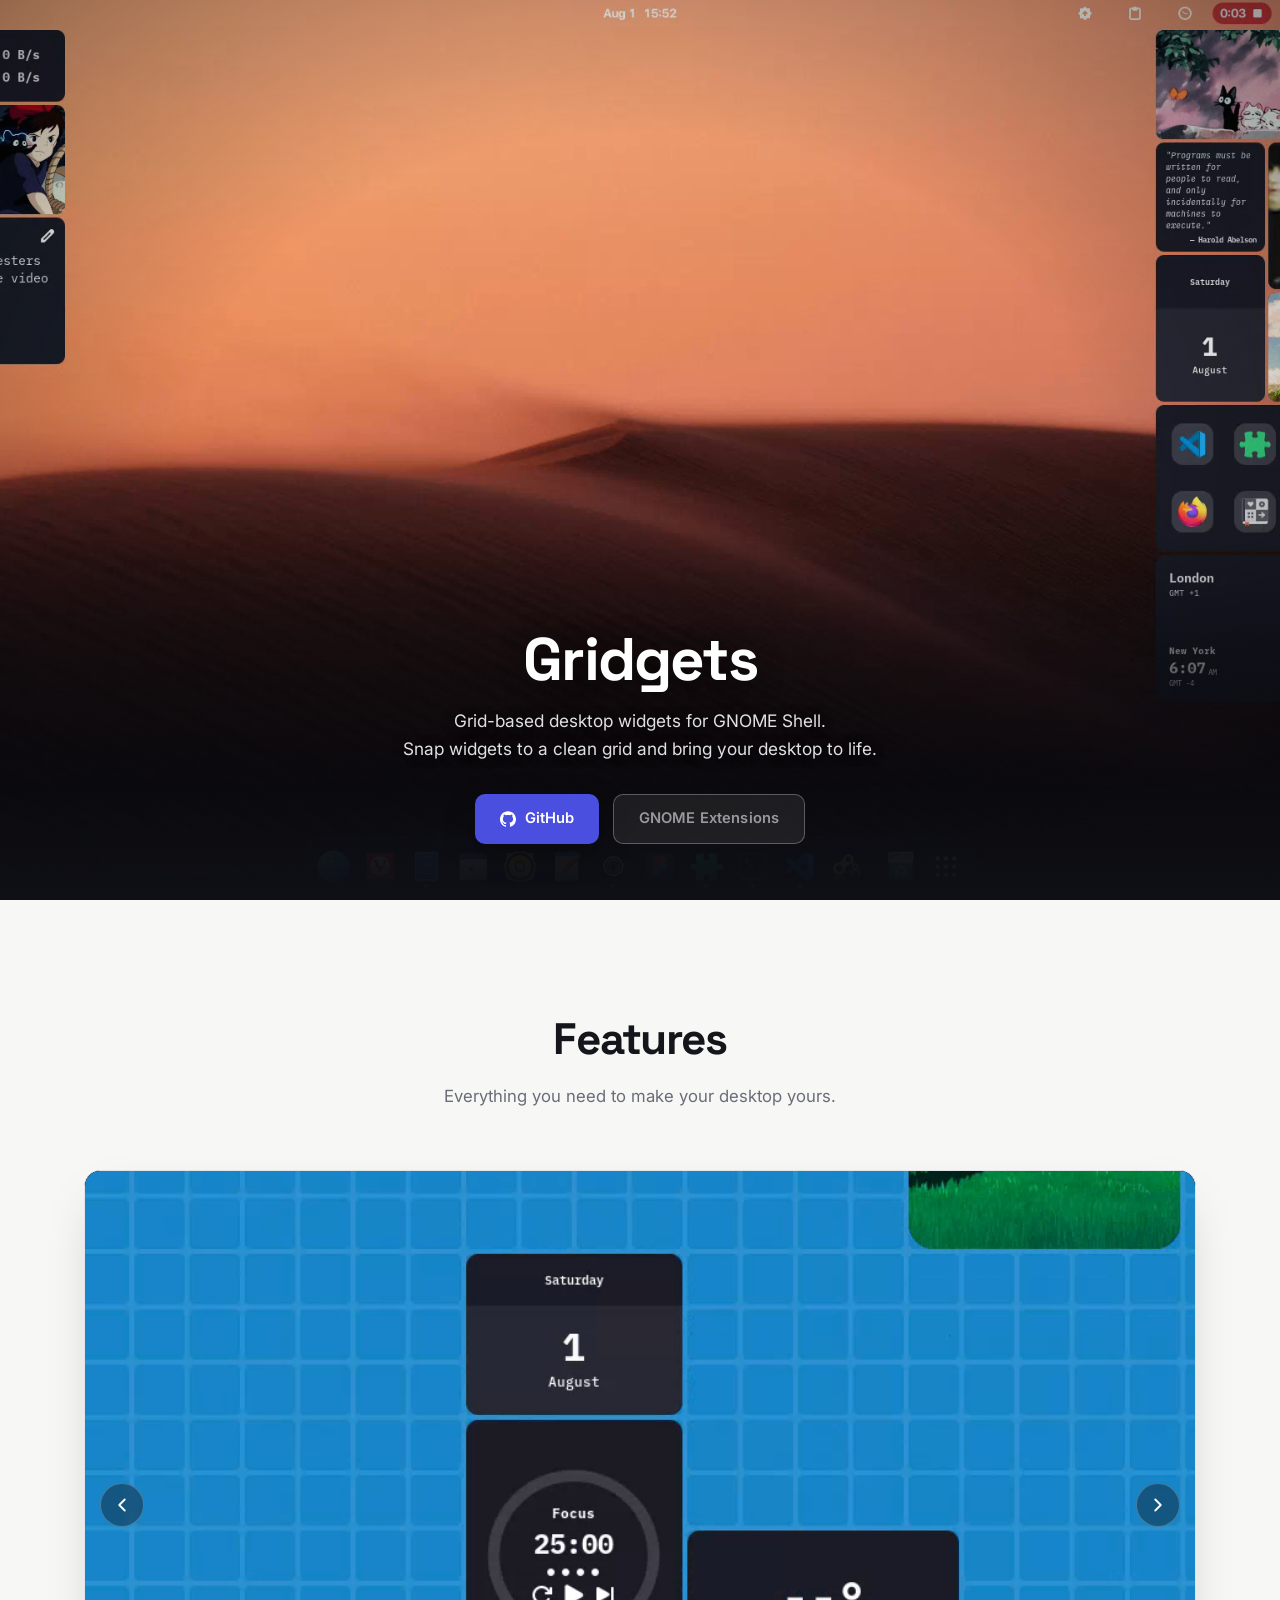
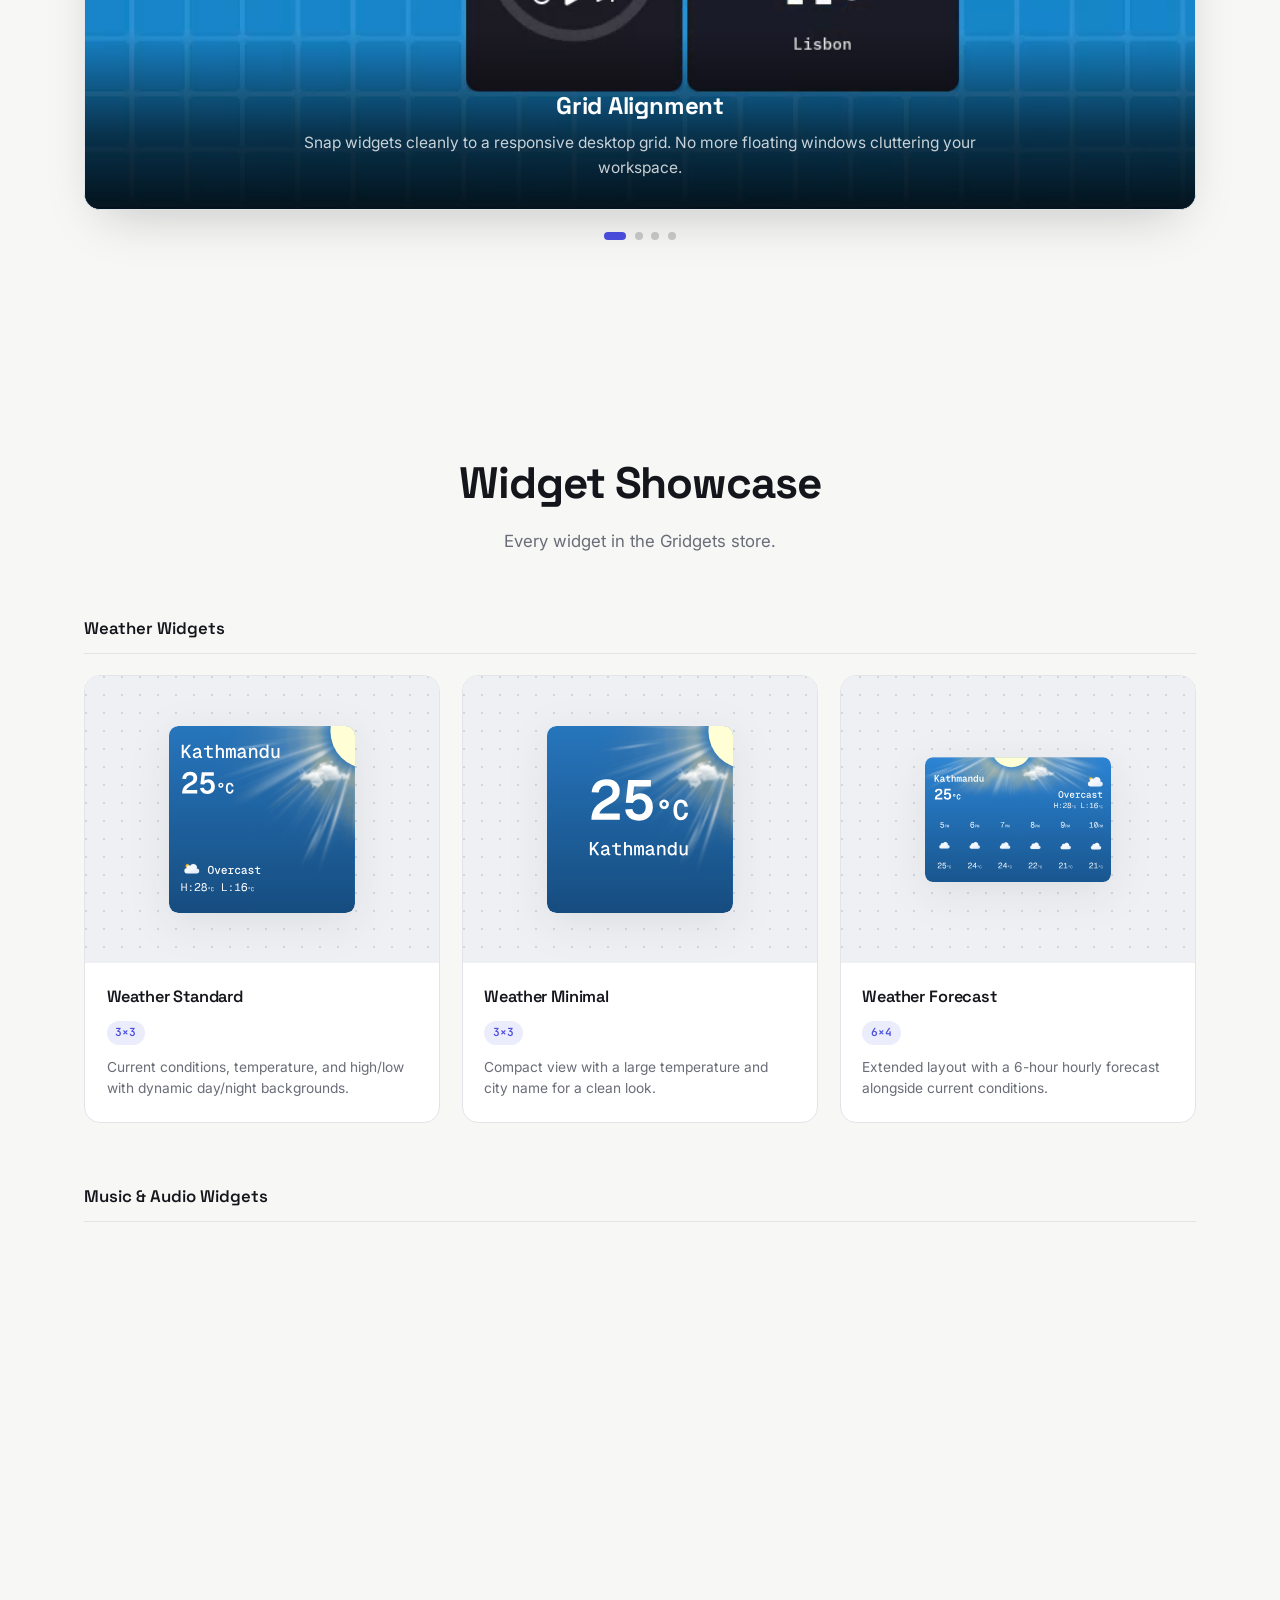
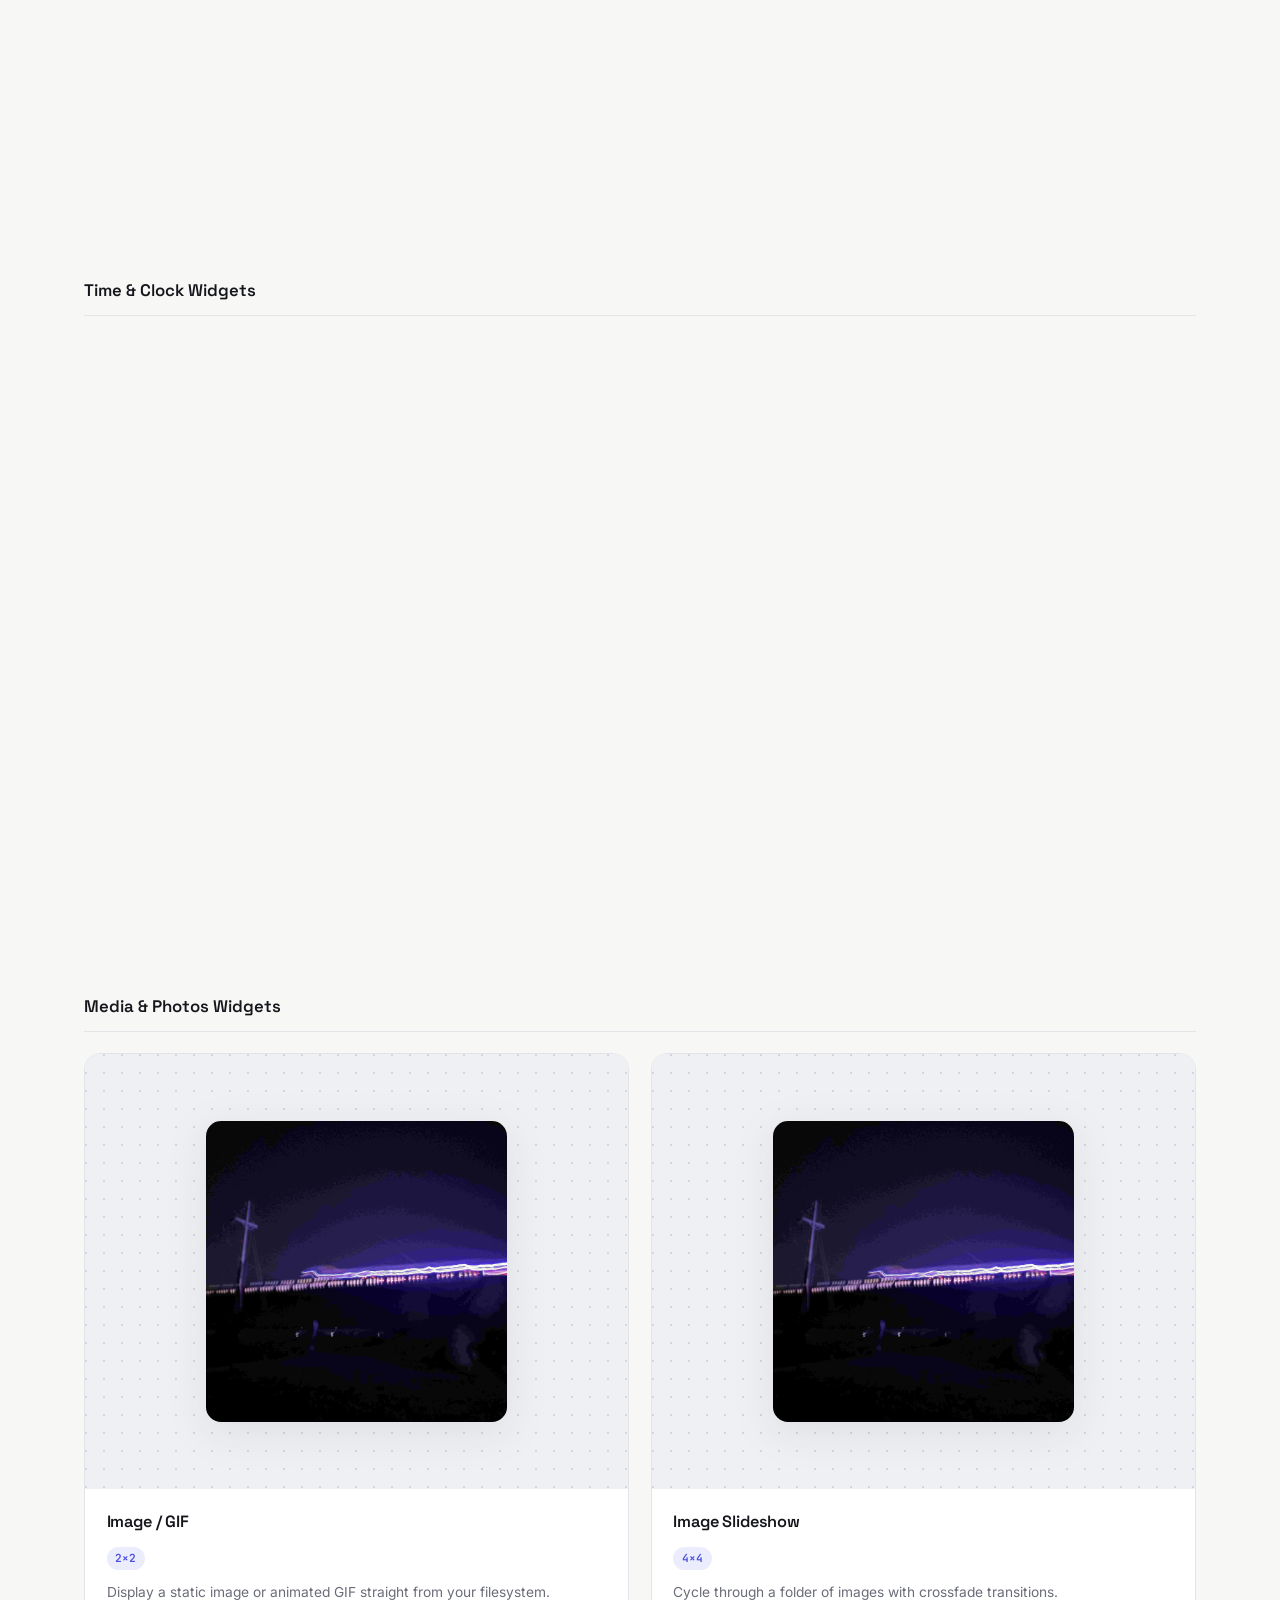
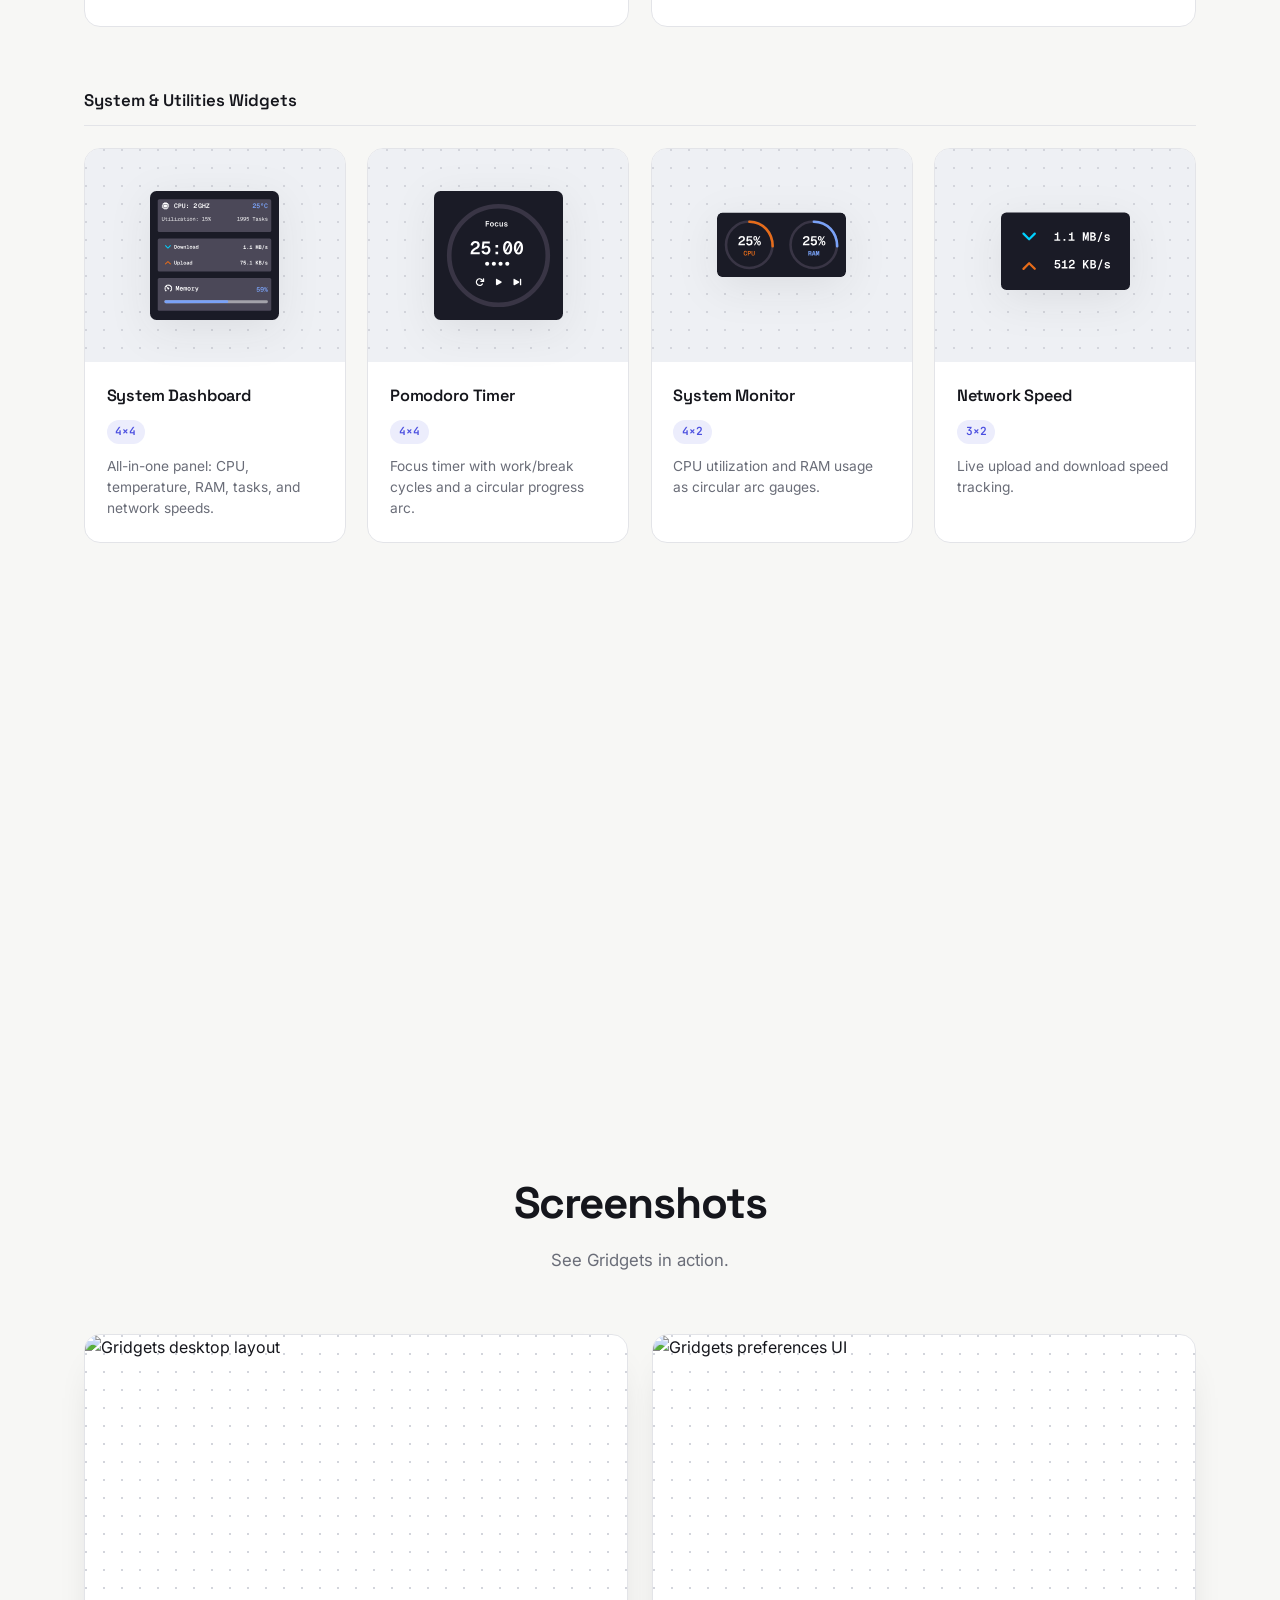
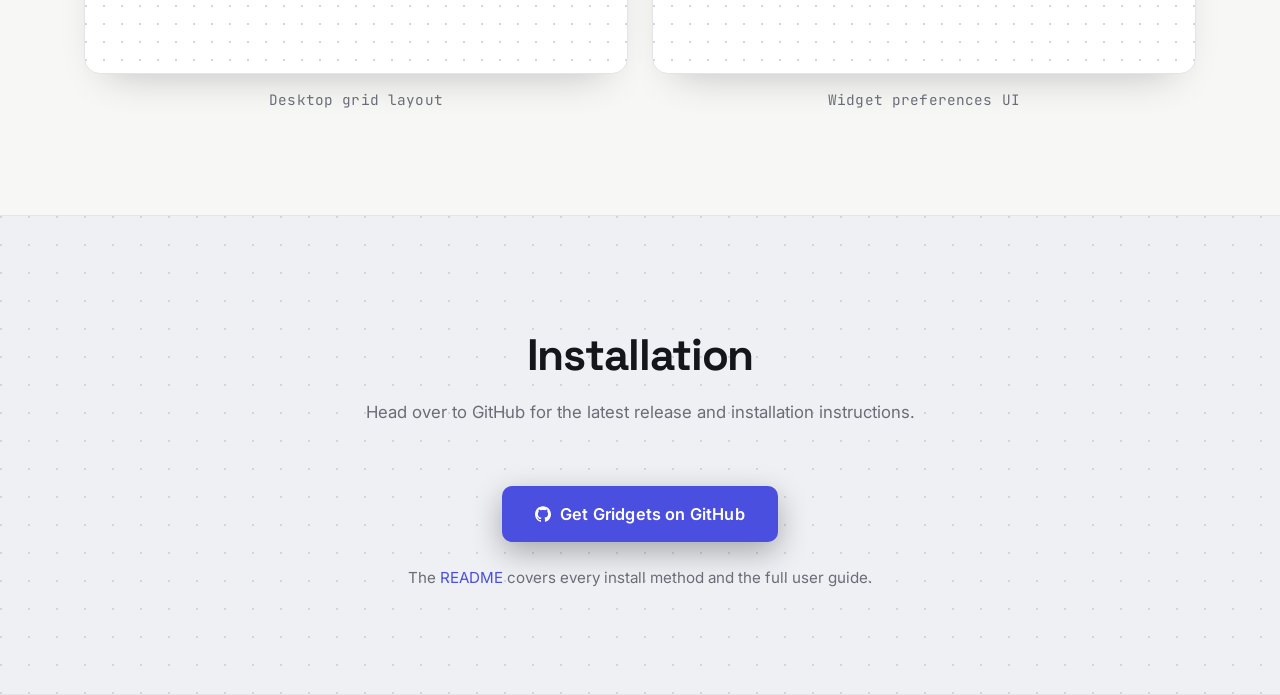
==== docs/index.html @ 06a75f03 "new version, widgets, and settings updated" ====
<!DOCTYPE html>
<html lang="en">
<head>
  <meta charset="UTF-8" />
  <meta name="viewport" content="width=device-width, initial-scale=1.0" />
  <meta name="description" content="Gridgets — a grid-based desktop widget extension for GNOME Shell. Place clocks, weather, monitors and more directly on your desktop." />
  <title>Gridgets — Desktop Widgets for GNOME Shell</title>
  <link rel="preconnect" href="https://fonts.googleapis.com" />
  <link rel="preconnect" href="https://fonts.gstatic.com" crossorigin />
  <link href="https://fonts.googleapis.com/css2?family=Space+Grotesk:wght@500;600;700&family=Inter:wght@400;500;600&family=JetBrains+Mono:wght@400;500;600&display=swap" rel="stylesheet" />
  <link rel="stylesheet" href="style.css" />
</head>
<body>

  <!-- ===== HERO (full-screen looping WebM background, no controls) ===== -->
  <header class="hero">
    <div class="hero-bg" aria-hidden="true">
      <div class="hero-bg-layer"></div>
      <div class="hero-bg-layer"></div>
    </div>
    <div class="hero-vignette"></div>

    <div class="hero-content">
      <h1 class="hero-title">Gridgets</h1>
      <p class="hero-tagline">
        Grid-based desktop widgets for GNOME Shell.<br />
        Snap widgets to a clean grid and bring your desktop to life.
      </p>
      <div class="hero-actions">
        <a class="btn btn-primary" href="https://github.com/rebatnaath/gridgets" target="_blank" rel="noopener noreferrer">
          <svg viewBox="0 0 24 24" width="16" height="16" fill="currentColor" aria-hidden="true">
            <path d="M12 .297c-6.63 0-12 5.373-12 12 0 5.303 3.438 9.8 8.205 11.385.6.113.82-.258.82-.577 0-.285-.01-1.04-.015-2.04-3.338.724-4.042-1.61-4.042-1.61C4.422 18.07 3.633 17.7 3.633 17.7c-1.087-.744.084-.729.084-.729 1.205.084 1.838 1.236 1.838 1.236 1.07 1.835 2.809 1.305 3.495.998.108-.776.417-1.305.76-1.605-2.665-.3-5.466-1.332-5.466-5.93 0-1.31.465-2.38 1.235-3.22-.135-.303-.54-1.523.105-3.176 0 0 1.005-.322 3.3 1.23.96-.267 1.98-.399 3-.405 1.02.006 2.04.138 3 .405 2.28-1.552 3.285-1.23 3.285-1.23.645 1.653.24 2.873.12 3.176.765.84 1.23 1.91 1.23 3.22 0 4.61-2.805 5.625-5.475 5.92.42.36.81 1.096.81 2.22 0 1.606-.015 2.896-.015 3.286 0 .315.21.69.825.57C20.565 22.092 24 17.592 24 12.297c0-6.627-5.373-12-12-12" />
          </svg>
          GitHub
        </a>
        <a class="btn btn-secondary" href="#" aria-disabled="true" tabindex="-1" title="Coming soon to the GNOME Extensions page">
          GNOME Extensions
        </a>
      </div>
    </div>
  </header>

  <!-- ===== CONTENT ===== -->
  <main class="main">

    <!-- ===== FEATURES ===== -->
    <section id="features" class="section">
      <div class="section-head">
        <h2 class="section-title">Features</h2>
        <p class="section-sub">Everything you need to make your desktop yours.</p>
      </div>

      <div class="slider" data-slider>
        <div class="slider-track">
          <!-- Grid Alignment -->
          <div class="slider-slide">
            <div class="slider-media">
              <video src="assets/features/snap-to-grid.webm" muted loop playsinline preload="auto"></video>
            </div>
            <div class="slider-caption">
              <h3>Grid Alignment</h3>
              <p>Snap widgets cleanly to a responsive desktop grid. No more floating windows cluttering your workspace.</p>
            </div>
          </div>

          <!-- Individual Styling -->
          <div class="slider-slide">
            <div class="slider-media">
              <video src="assets/features/individual-settings.webm" muted loop playsinline preload="auto"></video>
            </div>
            <div class="slider-caption">
              <h3>Individual Styling</h3>
              <p>Customize colors, fonts, border radii, and border widths for every single widget to match your setup.</p>
            </div>
          </div>

          <!-- Themes -->
          <div class="slider-slide">
            <div class="slider-media">
              <video src="assets/features/themes.webm" muted loop playsinline preload="auto"></video>
            </div>
            <div class="slider-caption">
              <h3>Themes</h3>
              <p>Switch the look of all your widgets in one click. Pick from curated themes or build your own palette.</p>
            </div>
          </div>

          <!-- Multi Monitor -->
          <div class="slider-slide">
            <div class="slider-media">
              <video src="assets/features/multi-monitor.webm" muted loop playsinline preload="auto"></video>
            </div>
            <div class="slider-caption">
              <h3>Multi Monitor Settings</h3>
              <p>Place widgets across every display. The grid adapts per monitor so your layout stays consistent on any screen.</p>
            </div>
          </div>
        </div>

        <button class="slider-arrow slider-prev" type="button" aria-label="Previous feature">
          <svg viewBox="0 0 24 24" width="22" height="22" fill="none" stroke="currentColor" stroke-width="2" stroke-linecap="round" stroke-linejoin="round" aria-hidden="true"><path d="M15 18l-6-6 6-6" /></svg>
        </button>
        <button class="slider-arrow slider-next" type="button" aria-label="Next feature">
          <svg viewBox="0 0 24 24" width="22" height="22" fill="none" stroke="currentColor" stroke-width="2" stroke-linecap="round" stroke-linejoin="round" aria-hidden="true"><path d="M9 6l6 6-6 6" /></svg>
        </button>
        <div class="slider-dots" role="tablist" aria-label="Feature slides"></div>
      </div>
    </section>

    <!-- ===== SHOWCASE ===== -->
    <section id="showcase" class="section">
      <div class="section-head">
        <h2 class="section-title">Widget Showcase</h2>
        <p class="section-sub">Every widget in the Gridgets store.</p>
      </div>

      <div class="showcase-category">
        <h3>Weather Widgets</h3>
        <div class="widget-grid">
          <article class="widget-card">
            <div class="widget-card-media"><img src="assets/thumbnails/weathers/weather-standard.svg" alt="Weather Standard" loading="lazy" /></div>
            <div class="widget-card-body">
              <h4>Weather Standard</h4>
              <span class="grid-size">3×3</span>
              <p>Current conditions, temperature, and high/low with dynamic day/night backgrounds.</p>
            </div>
          </article>
          <article class="widget-card">
            <div class="widget-card-media"><img src="assets/thumbnails/weathers/weather-minimal.svg" alt="Weather Minimal" loading="lazy" /></div>
            <div class="widget-card-body">
              <h4>Weather Minimal</h4>
              <span class="grid-size">3×3</span>
              <p>Compact view with a large temperature and city name for a clean look.</p>
            </div>
          </article>
          <article class="widget-card">
            <div class="widget-card-media"><img src="assets/thumbnails/weathers/weather-forecast.svg" alt="Weather Forecast" loading="lazy" /></div>
            <div class="widget-card-body">
              <h4>Weather Forecast</h4>
              <span class="grid-size">6×4</span>
              <p>Extended layout with a 6-hour hourly forecast alongside current conditions.</p>
            </div>
          </article>
        </div>
      </div>

      <div class="showcase-category">
        <h3>Music &amp; Audio Widgets</h3>
        <div class="widget-grid">
          <article class="widget-card">
            <div class="widget-card-media"><img src="assets/thumbnails/music/music-small.svg" alt="Music Player" loading="lazy" /></div>
            <div class="widget-card-body">
              <h4>Music Player</h4>
              <span class="grid-size">4×4</span>
              <p>Square layout with album art and playback controls for MPRIS players.</p>
            </div>
          </article>
          <article class="widget-card">
            <div class="widget-card-media"><img src="assets/thumbnails/music/music-large.svg" alt="Music Player (Wide)" loading="lazy" /></div>
            <div class="widget-card-body">
              <h4>Music Player (Wide)</h4>
              <span class="grid-size">8×4</span>
              <p>Two-panel layout with album art, track info, and playback controls.</p>
            </div>
          </article>
        </div>
      </div>

      <div class="showcase-category">
        <h3>Time &amp; Clock Widgets</h3>
        <div class="widget-grid">
          <article class="widget-card">
            <div class="widget-card-media"><img src="assets/thumbnails/date-and-time/date-and-time.svg" alt="Time &amp; Date" loading="lazy" /></div>
            <div class="widget-card-body">
              <h4>Time &amp; Date</h4>
              <span class="grid-size">3×2</span>
              <p>Digital clock with the current date; supports 12h/24h formats.</p>
            </div>
          </article>
          <article class="widget-card">
            <div class="widget-card-media"><img src="assets/thumbnails/date-and-time/world-clock.svg" alt="World Clock" loading="lazy" /></div>
            <div class="widget-card-body">
              <h4>World Clock</h4>
              <span class="grid-size">4×4</span>
              <p>Multi-city clock with up to three timezones — one large primary, two secondary.</p>
            </div>
          </article>
        </div>
      </div>

      <div class="showcase-category">
        <h3>Media &amp; Photos Widgets</h3>
        <div class="widget-grid">
          <article class="widget-card">
            <div class="widget-card-media"><img src="assets/thumbnails/images/image-and-slideshow.svg" alt="Image / GIF" loading="lazy" /></div>
            <div class="widget-card-body">
              <h4>Image / GIF</h4>
              <span class="grid-size">2×2</span>
              <p>Display a static image or animated GIF straight from your filesystem.</p>
            </div>
          </article>
          <article class="widget-card">
            <div class="widget-card-media"><img src="assets/thumbnails/images/image-and-slideshow.svg" alt="Image Slideshow" loading="lazy" /></div>
            <div class="widget-card-body">
              <h4>Image Slideshow</h4>
              <span class="grid-size">4×4</span>
              <p>Cycle through a folder of images with crossfade transitions.</p>
            </div>
          </article>
        </div>
      </div>

      <div class="showcase-category">
        <h3>System &amp; Utilities Widgets</h3>
        <div class="widget-grid">
          <article class="widget-card">
            <div class="widget-card-media"><img src="assets/thumbnails/system-utils/system-dashboard.svg" alt="System Dashboard" loading="lazy" /></div>
            <div class="widget-card-body">
              <h4>System Dashboard</h4>
              <span class="grid-size">4×4</span>
              <p>All-in-one panel: CPU, temperature, RAM, tasks, and network speeds.</p>
            </div>
          </article>
          <article class="widget-card">
            <div class="widget-card-media"><img src="assets/thumbnails/pomodoro/pomodoro.svg" alt="Pomodoro Timer" loading="lazy" /></div>
            <div class="widget-card-body">
              <h4>Pomodoro Timer</h4>
              <span class="grid-size">4×4</span>
              <p>Focus timer with work/break cycles and a circular progress arc.</p>
            </div>
          </article>
          <article class="widget-card">
            <div class="widget-card-media"><img src="assets/thumbnails/system-utils/system-monitor.svg" alt="System Monitor" loading="lazy" /></div>
            <div class="widget-card-body">
              <h4>System Monitor</h4>
              <span class="grid-size">4×2</span>
              <p>CPU utilization and RAM usage as circular arc gauges.</p>
            </div>
          </article>
          <article class="widget-card">
            <div class="widget-card-media"><img src="assets/thumbnails/system-utils/network-speed.svg" alt="Network Speed" loading="lazy" /></div>
            <div class="widget-card-body">
              <h4>Network Speed</h4>
              <span class="grid-size">3×2</span>
              <p>Live upload and download speed tracking.</p>
            </div>
          </article>
          <article class="widget-card">
            <div class="widget-card-media"><img src="assets/thumbnails/quick-notes/quick-notes.svg" alt="Quick Notes" loading="lazy" /></div>
            <div class="widget-card-body">
              <h4>Quick Notes</h4>
              <span class="grid-size">4×4</span>
              <p>Markdown sticky note with formatting and auto-save on every keystroke.</p>
            </div>
          </article>
          <article class="widget-card">
            <div class="widget-card-media"><img src="assets/thumbnails/clipboard/clipboard.svg" alt="Clipboard History" loading="lazy" /></div>
            <div class="widget-card-body">
              <h4>Clipboard History</h4>
              <span class="grid-size">4×4</span>
              <p>Remembers your last 10 clipboard entries — click to recopy.</p>
            </div>
          </article>
          <article class="widget-card">
            <div class="widget-card-media"><img src="assets/thumbnails/commands/commands.svg" alt="Command Launcher" loading="lazy" /></div>
            <div class="widget-card-body">
              <h4>Command Launcher</h4>
              <span class="grid-size">2×2</span>
              <p>Desktop shortcut to run any bash command or script.</p>
            </div>
          </article>
        </div>
      </div>
    </section>

    <!-- ===== SCREENSHOTS ===== -->
    <section id="screenshots" class="section">
      <div class="section-head">
        <h2 class="section-title">Screenshots</h2>
        <p class="section-sub">See Gridgets in action.</p>
      </div>
      <div class="shots">
        <figure class="shot">
          <div class="shot-frame">
            <img src="https://github.com/rebatnaath/gridgets/raw/main/assets/github/desktop.png" alt="Gridgets desktop layout" loading="lazy" />
          </div>
          <figcaption>Desktop grid layout</figcaption>
        </figure>
        <figure class="shot">
          <div class="shot-frame">
            <img src="https://github.com/rebatnaath/gridgets/raw/main/assets/github/screenshot.png" alt="Gridgets preferences UI" loading="lazy" />
          </div>
          <figcaption>Widget preferences UI</figcaption>
        </figure>
      </div>
    </section>

    <!-- ===== INSTALLATION ===== -->
    <section id="installation" class="section section-alt">
      <div class="section-head">
        <h2 class="section-title">Installation</h2>
        <p class="section-sub">Head over to GitHub for the latest release and installation instructions.</p>
      </div>
      <div class="install-cta">
        <a class="btn btn-primary" href="https://github.com/rebatnaath/gridgets/releases" target="_blank" rel="noopener noreferrer">
          <svg viewBox="0 0 24 24" width="16" height="16" fill="currentColor" aria-hidden="true">
            <path d="M12 .297c-6.63 0-12 5.373-12 12 0 5.303 3.438 9.8 8.205 11.385.6.113.82-.258.82-.577 0-.285-.01-1.04-.015-2.04-3.338.724-4.042-1.61-4.042-1.61C4.422 18.07 3.633 17.7 3.633 17.7c-1.087-.744.084-.729.084-.729 1.205.084 1.838 1.236 1.838 1.236 1.07 1.835 2.809 1.305 3.495.998.108-.776.417-1.305.76-1.605-2.665-.3-5.466-1.332-5.466-5.93 0-1.31.465-2.38 1.235-3.22-.135-.303-.54-1.523.105-3.176 0 0 1.005-.322 3.3 1.23.96-.267 1.98-.399 3-.405 1.02.006 2.04.138 3 .405 2.28-1.552 3.285-1.23 3.285-1.23.645 1.653.24 2.873.12 3.176.765.84 1.23 1.91 1.23 3.22 0 4.61-2.805 5.625-5.475 5.92.42.36.81 1.096.81 2.22 0 1.606-.015 2.896-.015 3.286 0 .315.21.69.825.57C20.565 22.092 24 17.592 24 12.297c0-6.627-5.373-12-12-12" />
          </svg>
          Get Gridgets on GitHub
        </a>
        <p class="install-note">The <a href="https://github.com/rebatnaath/gridgets/blob/main/README.md" target="_blank" rel="noopener noreferrer">README</a> covers every install method and the full user guide.</p>
      </div>
    </section>
  </main>

  <script src="script.js"></script>
</body>
</html>
---- docs/style.css ----
:root {
  /* static palette */
  --c-bg: #f7f7f5;
  --c-bg-alt: #eef0f4;
  --c-panel: #ffffff;
  --c-code: #0f1016;
  --c-border: #e3e4e8;
  --c-border-strong: #d3d5dc;
  --c-text: #15161c;
  --c-muted: #6a6d78;
  --c-accent: #4b4fe0;
  --c-accent-soft: #ecedfc;
  --c-on-accent: #ffffff;

  --radius: 16px;
  --radius-sm: 10px;
  --maxw: 1160px;

  --font-display: 'Space Grotesk', 'Inter', system-ui, sans-serif;
  --font-body: 'Inter', system-ui, -apple-system, sans-serif;
  --font-mono: 'JetBrains Mono', ui-monospace, monospace;
}

* {
  margin: 0;
  padding: 0;
  box-sizing: border-box;
}

html {
  scroll-behavior: smooth;
}

body {
  font-family: var(--font-body);
  background: var(--c-bg);
  color: var(--c-text);
  line-height: 1.6;
  -webkit-font-smoothing: antialiased;
}

a {
  color: var(--c-accent);
  text-decoration: none;
}

a:hover {
  text-decoration: underline;
}

img {
  max-width: 100%;
  display: block;
}

:focus-visible {
  outline: 2px solid var(--c-accent);
  outline-offset: 3px;
}

/* ===== HERO (full-screen WebM background) ===== */
.hero {
  position: relative;
  display: flex;
  flex-direction: column;
  justify-content: flex-end;
  width: 100%;
  height: 100vh;
  height: 100svh;
  overflow: hidden;
  background: #0f1016;
}

.hero-bg {
  position: absolute;
  inset: 0;
  z-index: 0;
}

.hero-bg-layer {
  position: absolute;
  inset: 0;
  opacity: 0;
  transition: opacity 1.1s ease;
}

.hero-bg-layer.is-active {
  opacity: 1;
}

.hero-bg-layer video {
  width: 100%;
  height: 100%;
  object-fit: cover;
  object-position: center;
}

.hero-vignette {
  position: absolute;
  inset: 0;
  z-index: 1;
  background: radial-gradient(ellipse at center, transparent 50%, rgba(8, 9, 14, 0.4) 100%);
}

/* ===== HERO CONTENT ===== */
.hero-content {
  position: relative;
  z-index: 2;
  width: 100%;
  text-align: center;
  padding: 6rem 1.5rem 3.5rem;
  background: linear-gradient(
    to bottom,
    rgba(8, 9, 14, 0) 0%,
    rgba(8, 9, 14, 0.5) 32%,
    rgba(8, 9, 14, 0.86) 68%,
    #0f1016 100%
  );
}

.hero-title {
  font-family: var(--font-display);
  font-size: clamp(2.4rem, 6vw, 3.75rem);
  font-weight: 700;
  letter-spacing: -0.03em;
  line-height: 1.05;
  color: #fff;
  text-shadow: 0 2px 24px rgba(0, 0, 0, 0.5);
}

.hero-tagline {
  margin: 1rem auto 2rem;
  max-width: 30rem;
  font-size: clamp(0.92rem, 2vw, 1.08rem);
  color: rgba(255, 255, 255, 0.88);
  text-shadow: 0 1px 12px rgba(0, 0, 0, 0.55);
}

/* Buttons */
.hero-actions {
  display: flex;
  flex-wrap: wrap;
  gap: 0.85rem;
  justify-content: center;
}

.btn {
  display: inline-flex;
  align-items: center;
  gap: 0.55rem;
  padding: 0.75rem 1.55rem;
  border-radius: 10px;
  font-size: 0.92rem;
  font-weight: 600;
  letter-spacing: 0.01em;
  transition: transform 0.18s ease, box-shadow 0.18s ease, background 0.18s ease, border-color 0.18s ease;
}

.btn:hover {
  text-decoration: none;
  transform: translateY(-2px);
}

.btn-primary {
  background: var(--c-accent);
  color: var(--c-on-accent);
  box-shadow: 0 10px 30px rgba(0, 0, 0, 0.3);
}

.btn-primary:hover {
  box-shadow: 0 14px 36px rgba(0, 0, 0, 0.38);
}

.btn-secondary {
  background: rgba(255, 255, 255, 0.08);
  border: 1px solid rgba(255, 255, 255, 0.28);
  color: rgba(255, 255, 255, 0.55);
  cursor: not-allowed;
  backdrop-filter: blur(8px);
}

.btn-secondary:hover {
  transform: none;
  box-shadow: none;
}

/* ===== SECTIONS ===== */
.main {
  position: relative;
  z-index: 1;
}

.section {
  padding: 6.5rem 1.5rem;
  max-width: var(--maxw);
  margin: 0 auto;
}

.section-alt {
  max-width: none;
  background:
    radial-gradient(circle at 1px 1px, var(--c-border-strong) 1px, transparent 0) 0 0 / 28px 28px,
    var(--c-bg-alt);
  border-top: 1px solid var(--c-border);
  border-bottom: 1px solid var(--c-border);
}

.section-alt > * {
  max-width: var(--maxw);
  margin-left: auto;
  margin-right: auto;
}

.section-head {
  text-align: center;
  margin-bottom: 3.75rem;
}

.section-title {
  font-family: var(--font-display);
  font-size: clamp(1.9rem, 5vw, 2.75rem);
  font-weight: 700;
  letter-spacing: -0.025em;
  margin-bottom: 0.55rem;
}

.section-sub {
  color: var(--c-muted);
  font-size: 1.05rem;
}

/* Feature slider */
.slider {
  position: relative;
}

.slider-track {
  position: relative;
  height: min(72vh, 640px);
  border-radius: var(--radius);
  overflow: hidden;
  border: 1px solid var(--c-border);
  background: #0b0c10;
  box-shadow: 0 20px 50px -20px rgba(20, 22, 30, 0.25);
}

.slider-slide {
  position: absolute;
  inset: 0;
  opacity: 0;
  visibility: hidden;
  transition: opacity 0.6s ease, visibility 0.6s ease;
}

.slider-slide.is-active {
  opacity: 1;
  visibility: visible;
}

.slider-media {
  position: absolute;
  inset: 0;
}

.slider-media video {
  width: 100%;
  height: 100%;
  object-fit: cover;
  background: #0b0c10;
}

.slider-caption {
  position: absolute;
  left: 0;
  right: 0;
  bottom: 0;
  padding: 3.5rem 2rem 1.75rem;
  text-align: center;
  background: linear-gradient(to bottom, rgba(0, 0, 0, 0) 0%, rgba(0, 0, 0, 0.62) 58%, rgba(0, 0, 0, 0.86) 100%);
}

.slider-caption h3 {
  font-family: var(--font-display);
  font-size: 1.5rem;
  font-weight: 700;
  letter-spacing: -0.01em;
  margin-bottom: 0.4rem;
  color: #fff;
}

.slider-caption p {
  max-width: 42rem;
  margin: 0 auto;
  color: rgba(255, 255, 255, 0.78);
  font-size: 0.97rem;
}

/* Slider arrows */
.slider-arrow {
  position: absolute;
  top: 50%;
  transform: translateY(-50%);
  z-index: 3;
  width: 44px;
  height: 44px;
  display: grid;
  place-items: center;
  border: 1px solid rgba(255, 255, 255, 0.22);
  border-radius: 50%;
  background: rgba(15, 16, 22, 0.4);
  color: #fff;
  cursor: pointer;
  backdrop-filter: blur(6px);
  transition: background 0.18s ease, transform 0.18s ease;
}

.slider-arrow:hover {
  background: rgba(15, 16, 22, 0.72);
}

.slider-prev {
  left: 1rem;
}

.slider-next {
  right: 1rem;
}

.slider-arrow:active {
  transform: translateY(-50%) scale(0.94);
}

/* Slider dots */
.slider-dots {
  display: flex;
  justify-content: center;
  gap: 0.55rem;
  margin-top: 1.4rem;
}

.slider-dot {
  width: 8px;
  height: 8px;
  border-radius: 999px;
  border: none;
  padding: 0;
  background: color-mix(in srgb, var(--c-text) 20%, transparent);
  cursor: pointer;
  transition: background 0.2s ease, width 0.2s ease;
}

.slider-dot:hover {
  background: color-mix(in srgb, var(--c-text) 40%, transparent);
}

.slider-dot.is-active {
  width: 22px;
  background: var(--c-accent);
}

/* Showcase */
.showcase-category + .showcase-category {
  margin-top: 3.75rem;
}

.showcase-category > h3 {
  font-family: var(--font-display);
  font-size: 1.05rem;
  font-weight: 600;
  color: var(--c-text);
  margin-bottom: 1.35rem;
  padding-bottom: 0.7rem;
  border-bottom: 1px solid var(--c-border);
}

.widget-grid {
  display: grid;
  grid-template-columns: repeat(auto-fit, minmax(220px, 1fr));
  gap: 1.35rem;
}

.widget-card {
  background: var(--c-panel);
  border: 1px solid var(--c-border);
  border-radius: var(--radius);
  overflow: hidden;
  transition: transform 0.22s ease, border-color 0.22s ease, box-shadow 0.22s ease;
}

.widget-card:hover {
  transform: translateY(-4px);
  border-color: color-mix(in srgb, var(--c-accent) 40%, var(--c-border));
  box-shadow: 0 18px 34px -18px rgba(75, 79, 224, 0.35);
}

/* Signature texture: a faint dot-grid, echoing the product's own grid,
   used consistently as the widget "stage" behind every thumbnail. */
.widget-card-media {
  aspect-ratio: 16 / 10;
  display: grid;
  place-items: center;
  padding: 1.5rem;
  background:
    radial-gradient(circle at 1px 1px, var(--c-border-strong) 1px, transparent 0) 0 0 / 18px 18px,
    var(--c-bg-alt);
}

.widget-card-media img {
  max-width: 78%;
  max-height: 78%;
  object-fit: contain;
  filter: drop-shadow(0 10px 20px rgba(20, 22, 30, 0.08));
}

.widget-card-body {
  padding: 1.3rem 1.35rem 1.4rem;
}

.widget-card-body h4 {
  font-family: var(--font-display);
  font-weight: 600;
  font-size: 1.02rem;
  margin-bottom: 0.5rem;
  letter-spacing: -0.01em;
}

.widget-card-body p {
  color: var(--c-muted);
  font-size: 0.86rem;
  line-height: 1.55;
}

.grid-size {
  display: inline-block;
  font-family: var(--font-mono);
  font-size: 0.7rem;
  font-weight: 600;
  color: var(--c-accent);
  background: var(--c-accent-soft);
  padding: 0.18rem 0.55rem;
  border-radius: 999px;
  margin-bottom: 0.75rem;
}

/* Screenshots */
.shots {
  display: grid;
  grid-template-columns: repeat(auto-fit, minmax(320px, 1fr));
  gap: 1.5rem;
}

.shot-frame {
  border: 1px solid var(--c-border);
  border-radius: var(--radius);
  overflow: hidden;
  background:
    radial-gradient(circle at 1px 1px, var(--c-border-strong) 1px, transparent 0) 0 0 / 18px 18px,
    var(--c-panel);
  aspect-ratio: 16 / 10;
  box-shadow: 0 20px 40px -24px rgba(20, 22, 30, 0.3);
}

.shot-frame img {
  width: 100%;
  height: 100%;
  object-fit: cover;
}

.shot figcaption {
  margin-top: 0.85rem;
  color: var(--c-muted);
  font-size: 0.9rem;
  text-align: center;
  font-family: var(--font-mono);
  letter-spacing: 0.01em;
}

/* Installation */
.install-cta {
  display: flex;
  flex-direction: column;
  align-items: center;
  gap: 1.5rem;
  text-align: center;
}

.install-cta .btn {
  font-size: 1.02rem;
  padding: 0.95rem 2.1rem;
}

.install-note {
  color: var(--c-muted);
  font-size: 0.95rem;
}

/* Reveal on scroll */
.reveal {
  opacity: 0;
  transform: translateY(24px);
  transition: opacity 0.6s ease, transform 0.6s ease;
}

.reveal.visible {
  opacity: 1;
  transform: none;
}

@media (max-width: 640px) {
  .section {
    padding: 4.5rem 1.25rem;
  }
  .slider-track {
    height: min(58vh, 460px);
  }
}

@media (prefers-reduced-motion: reduce) {
  html { scroll-behavior: auto; }
  .hero-bg-layer { transition: none; }
  .slider-slide { transition: none; }
  .reveal { opacity: 1; transform: none; }
}
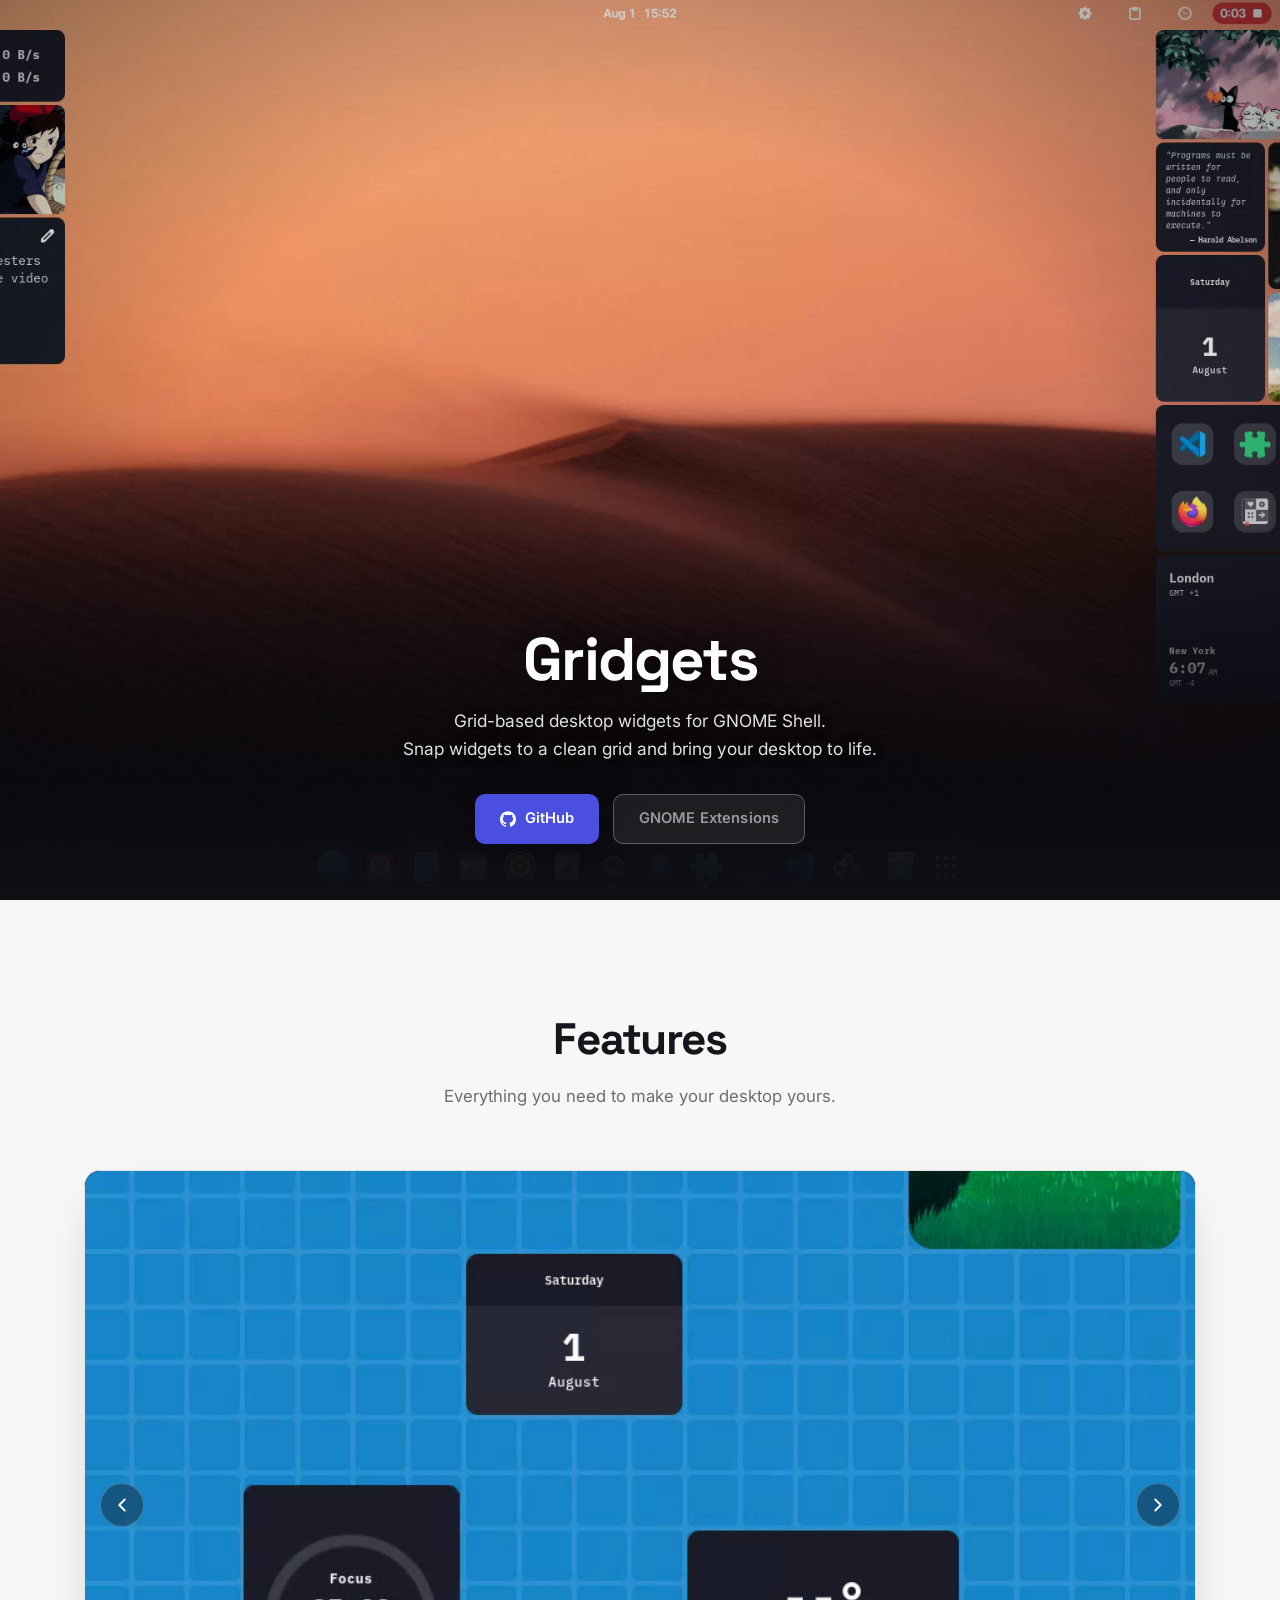
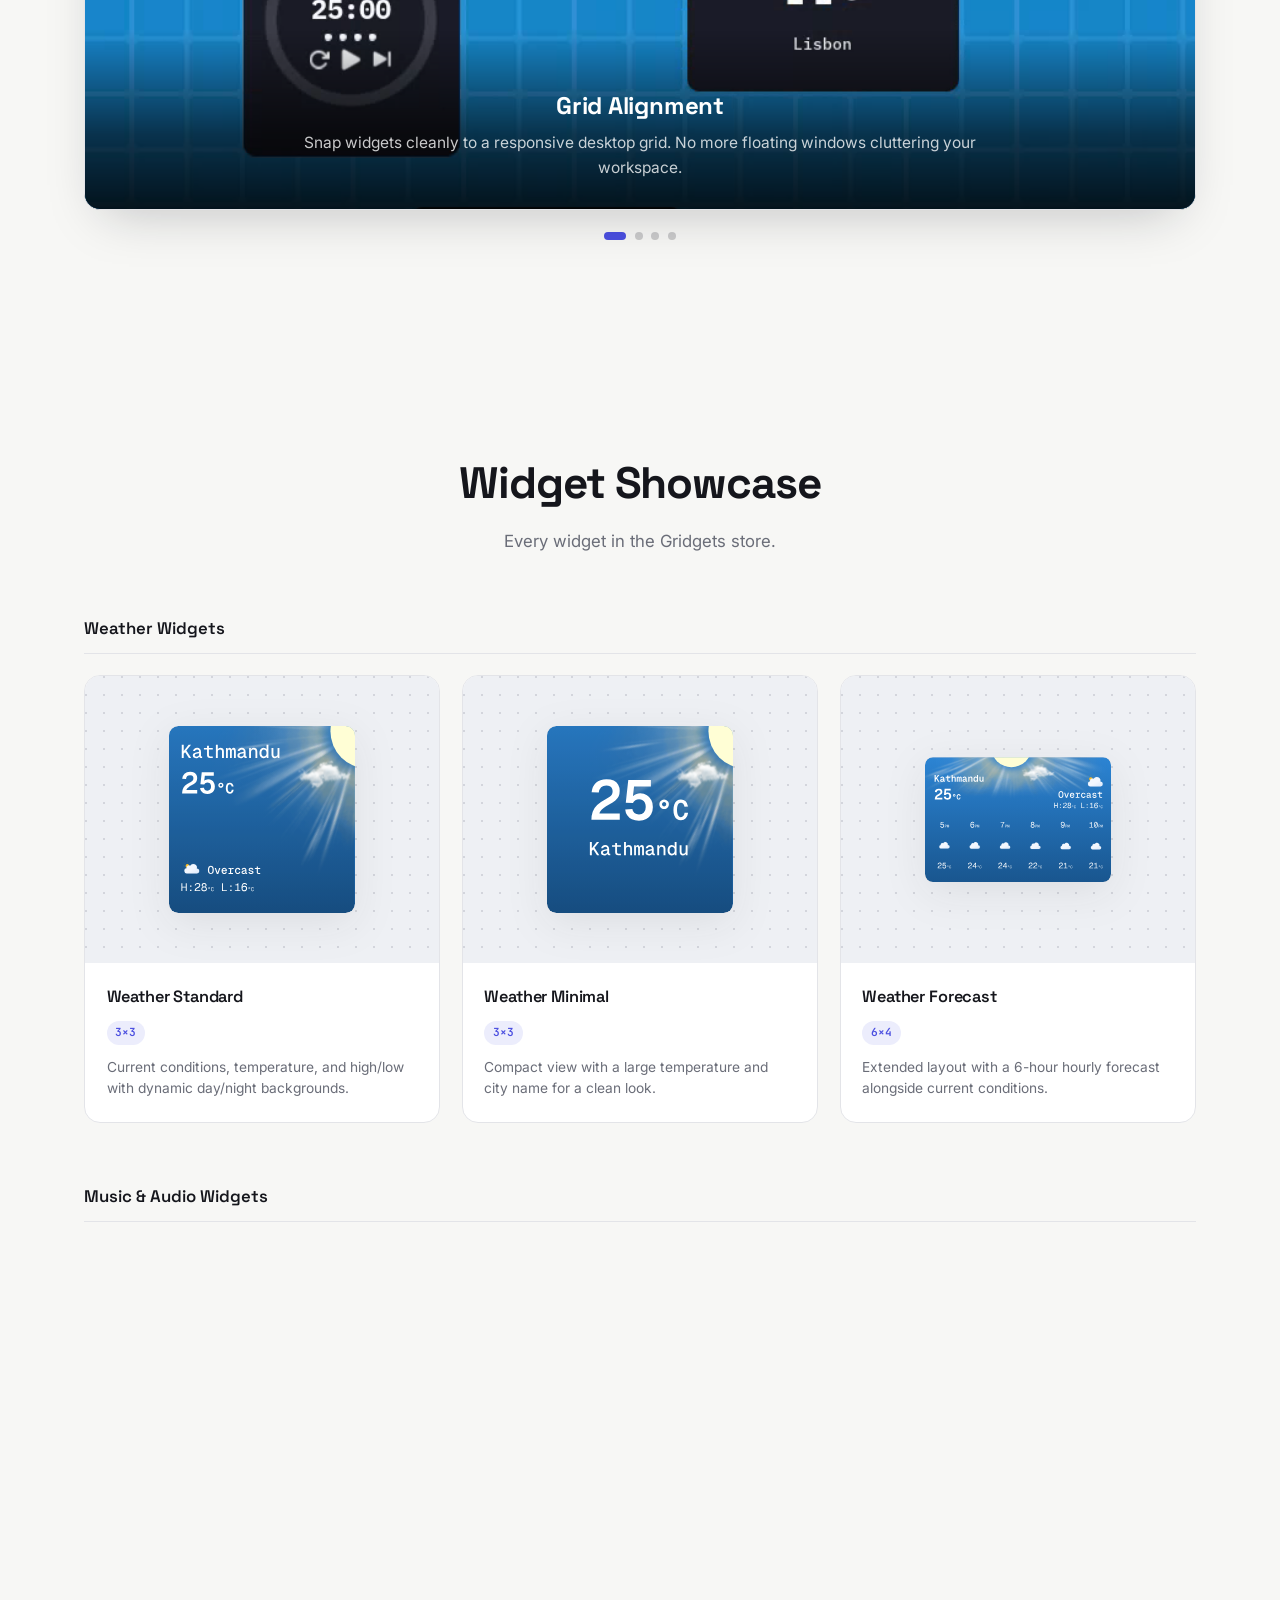
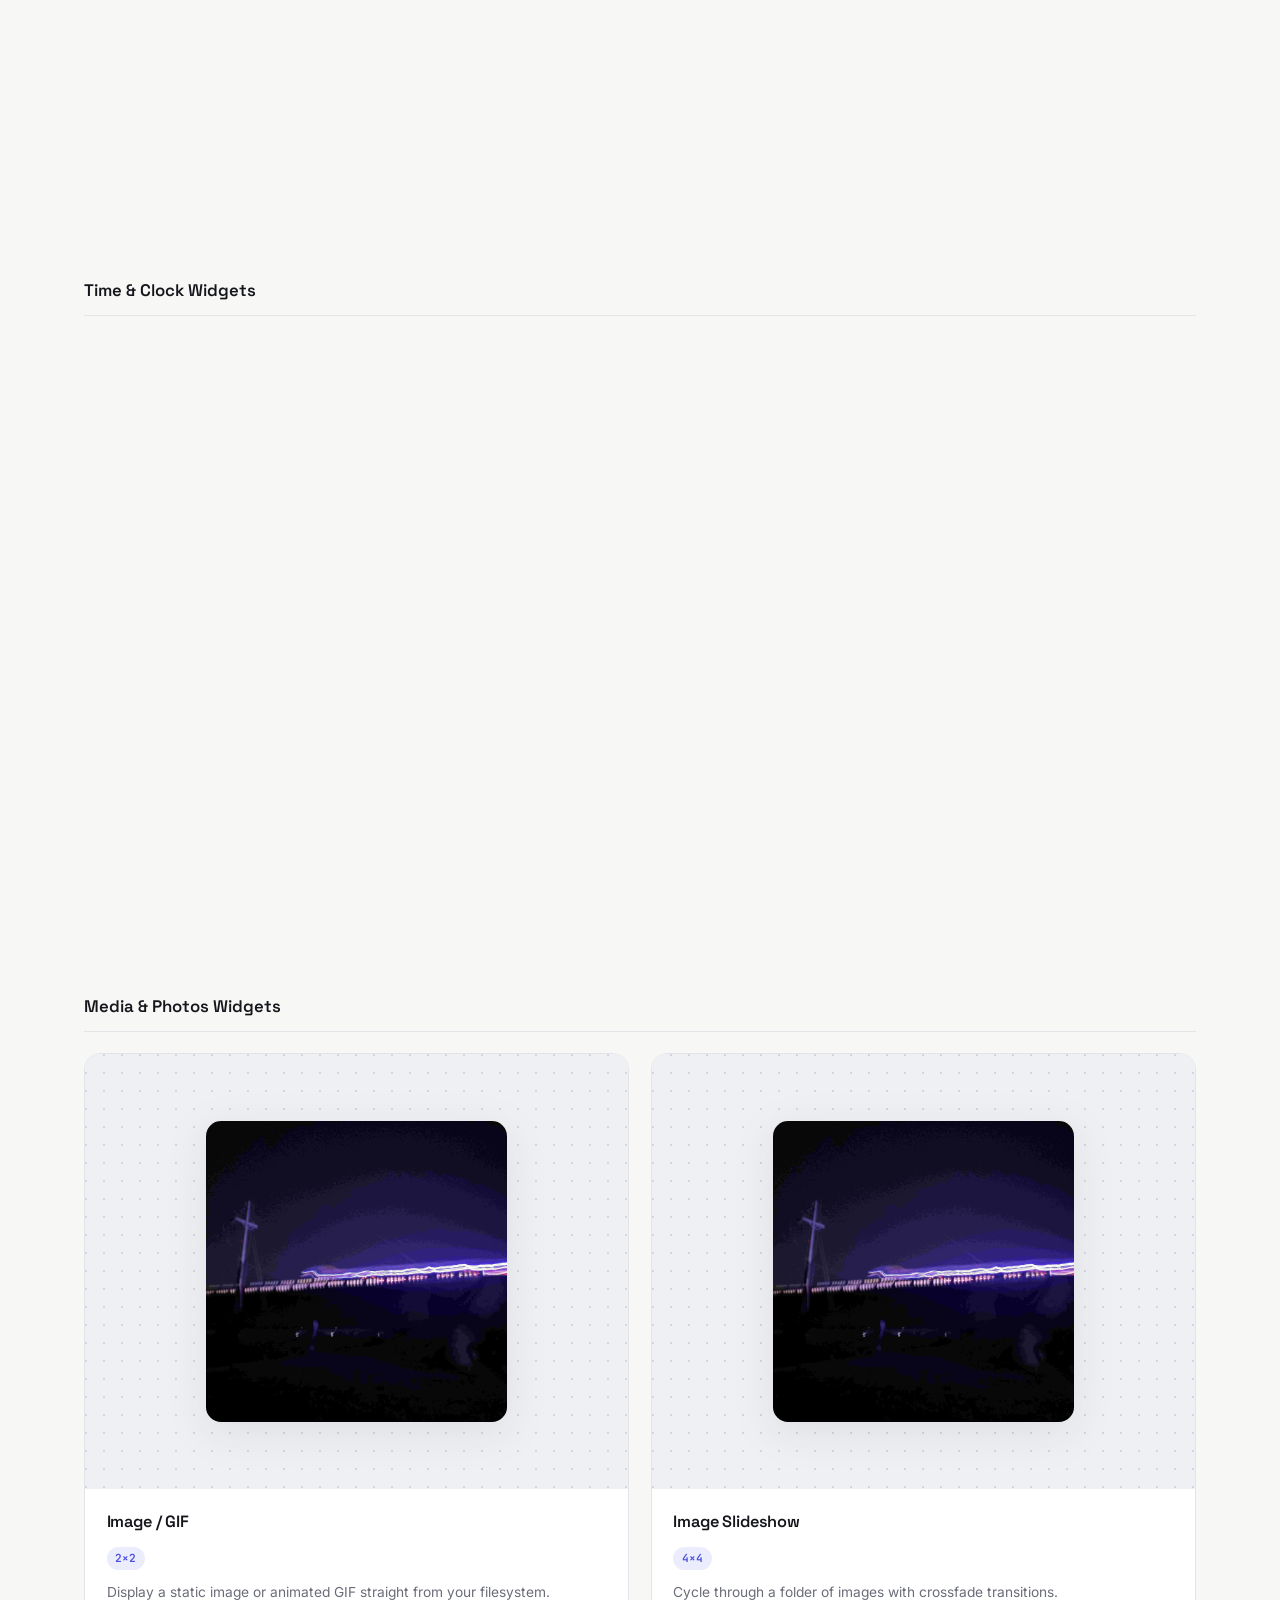
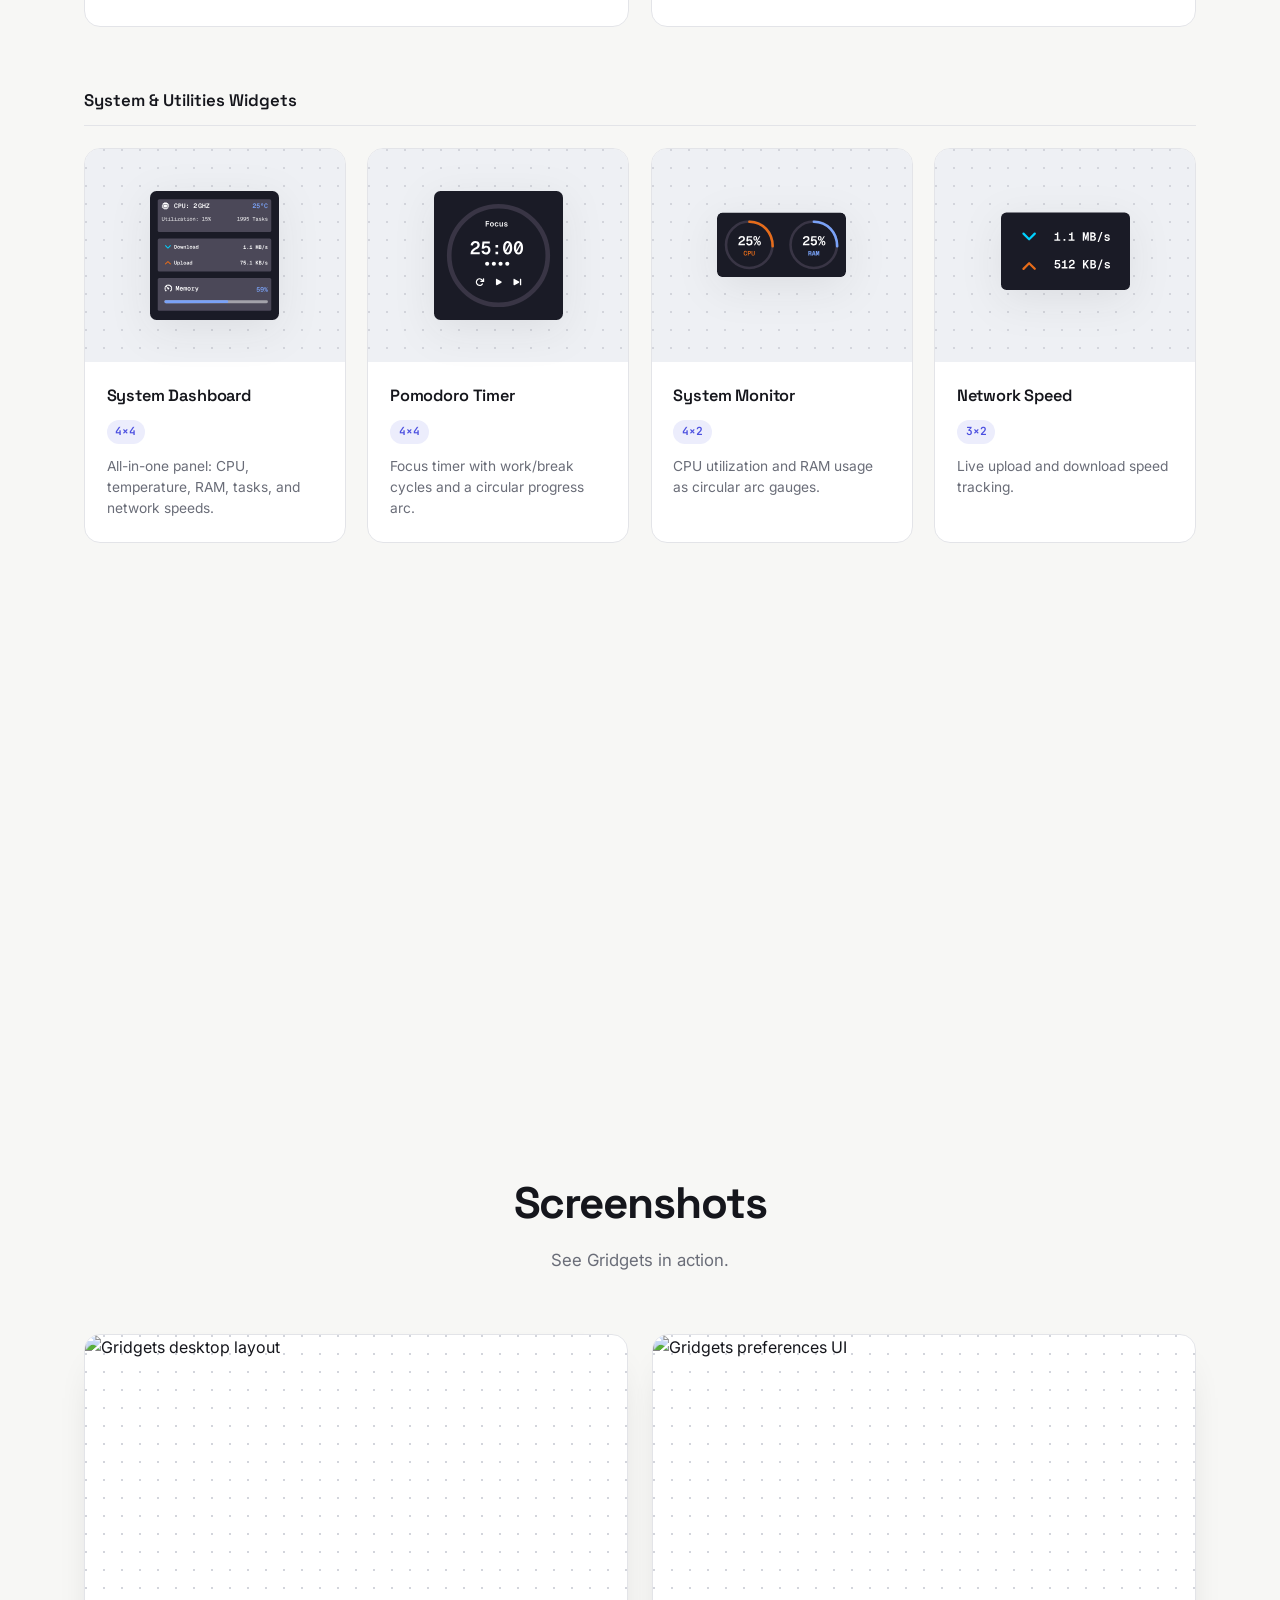
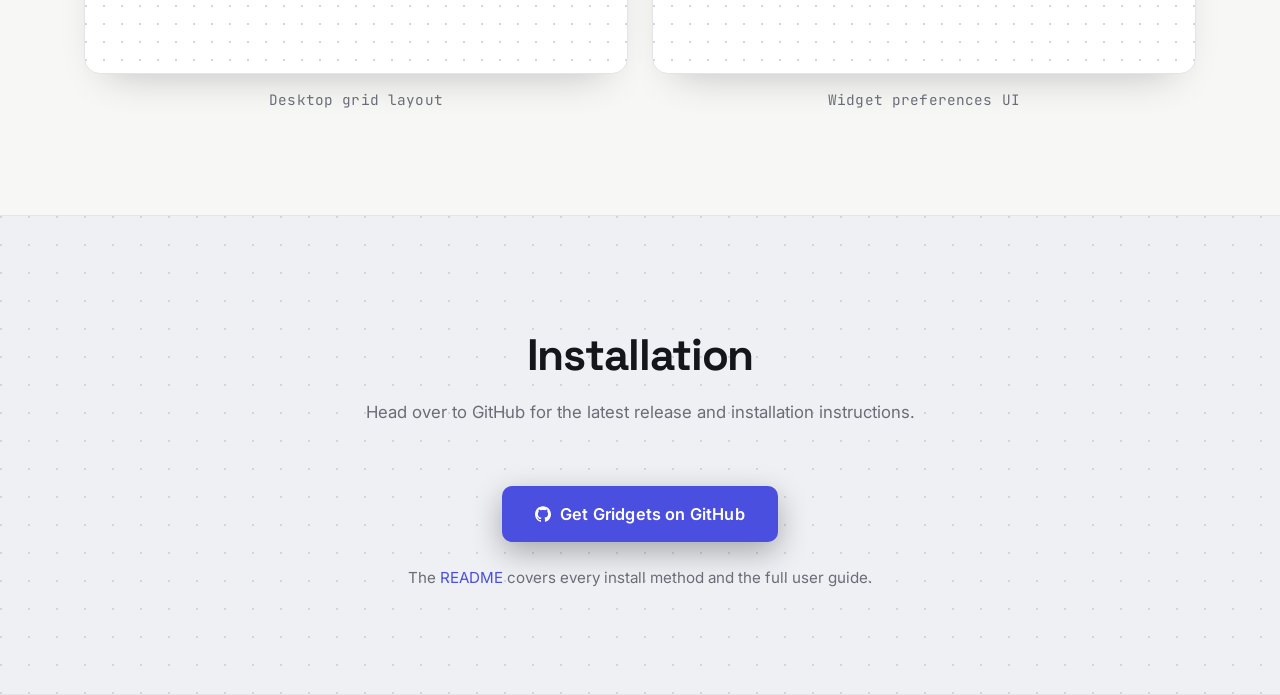
==== commit 3a87475c: "Delete the stale cpu memory redesign page and simplify the design docs" ====
--- a/docs/index.html
+++ b/docs/index.html
@@ -12,7 +12,7 @@
 </head>
 <body>
 
-  <!-- ===== HERO (full-screen looping WebM background, no controls) ===== -->
+  <!-- HERO (full-screen looping WebM background, no controls) -->
   <header class="hero">
     <div class="hero-bg" aria-hidden="true">
       <div class="hero-bg-layer"></div>
@@ -40,10 +40,10 @@
     </div>
   </header>
 
-  <!-- ===== CONTENT ===== -->
+  <!-- CONTENT -->
   <main class="main">
 
-    <!-- ===== FEATURES ===== -->
+    <!-- FEATURES -->
     <section id="features" class="section">
       <div class="section-head">
         <h2 class="section-title">Features</h2>
@@ -107,7 +107,7 @@
       </div>
     </section>
 
-    <!-- ===== SHOWCASE ===== -->
+    <!-- SHOWCASE -->
     <section id="showcase" class="section">
       <div class="section-head">
         <h2 class="section-title">Widget Showcase</h2>
@@ -273,7 +273,7 @@
       </div>
     </section>
 
-    <!-- ===== SCREENSHOTS ===== -->
+    <!-- SCREENSHOTS -->
     <section id="screenshots" class="section">
       <div class="section-head">
         <h2 class="section-title">Screenshots</h2>
@@ -295,7 +295,7 @@
       </div>
     </section>
 
-    <!-- ===== INSTALLATION ===== -->
+    <!-- INSTALLATION -->
     <section id="installation" class="section section-alt">
       <div class="section-head">
         <h2 class="section-title">Installation</h2>
--- a/docs/style.css
+++ b/docs/style.css
@@ -58,7 +58,7 @@
   outline-offset: 3px;
 }
 
-/* ===== HERO (full-screen WebM background) ===== */
+/* HERO (full-screen WebM background) */
 .hero {
   position: relative;
   display: flex;
@@ -102,7 +102,7 @@
   background: radial-gradient(ellipse at center, transparent 50%, rgba(8, 9, 14, 0.4) 100%);
 }
 
-/* ===== HERO CONTENT ===== */
+/* HERO CONTENT */
 .hero-content {
   position: relative;
   z-index: 2;
@@ -184,7 +184,7 @@
   box-shadow: none;
 }
 
-/* ===== SECTIONS ===== */
+/* SECTIONS */
 .main {
   position: relative;
   z-index: 1;
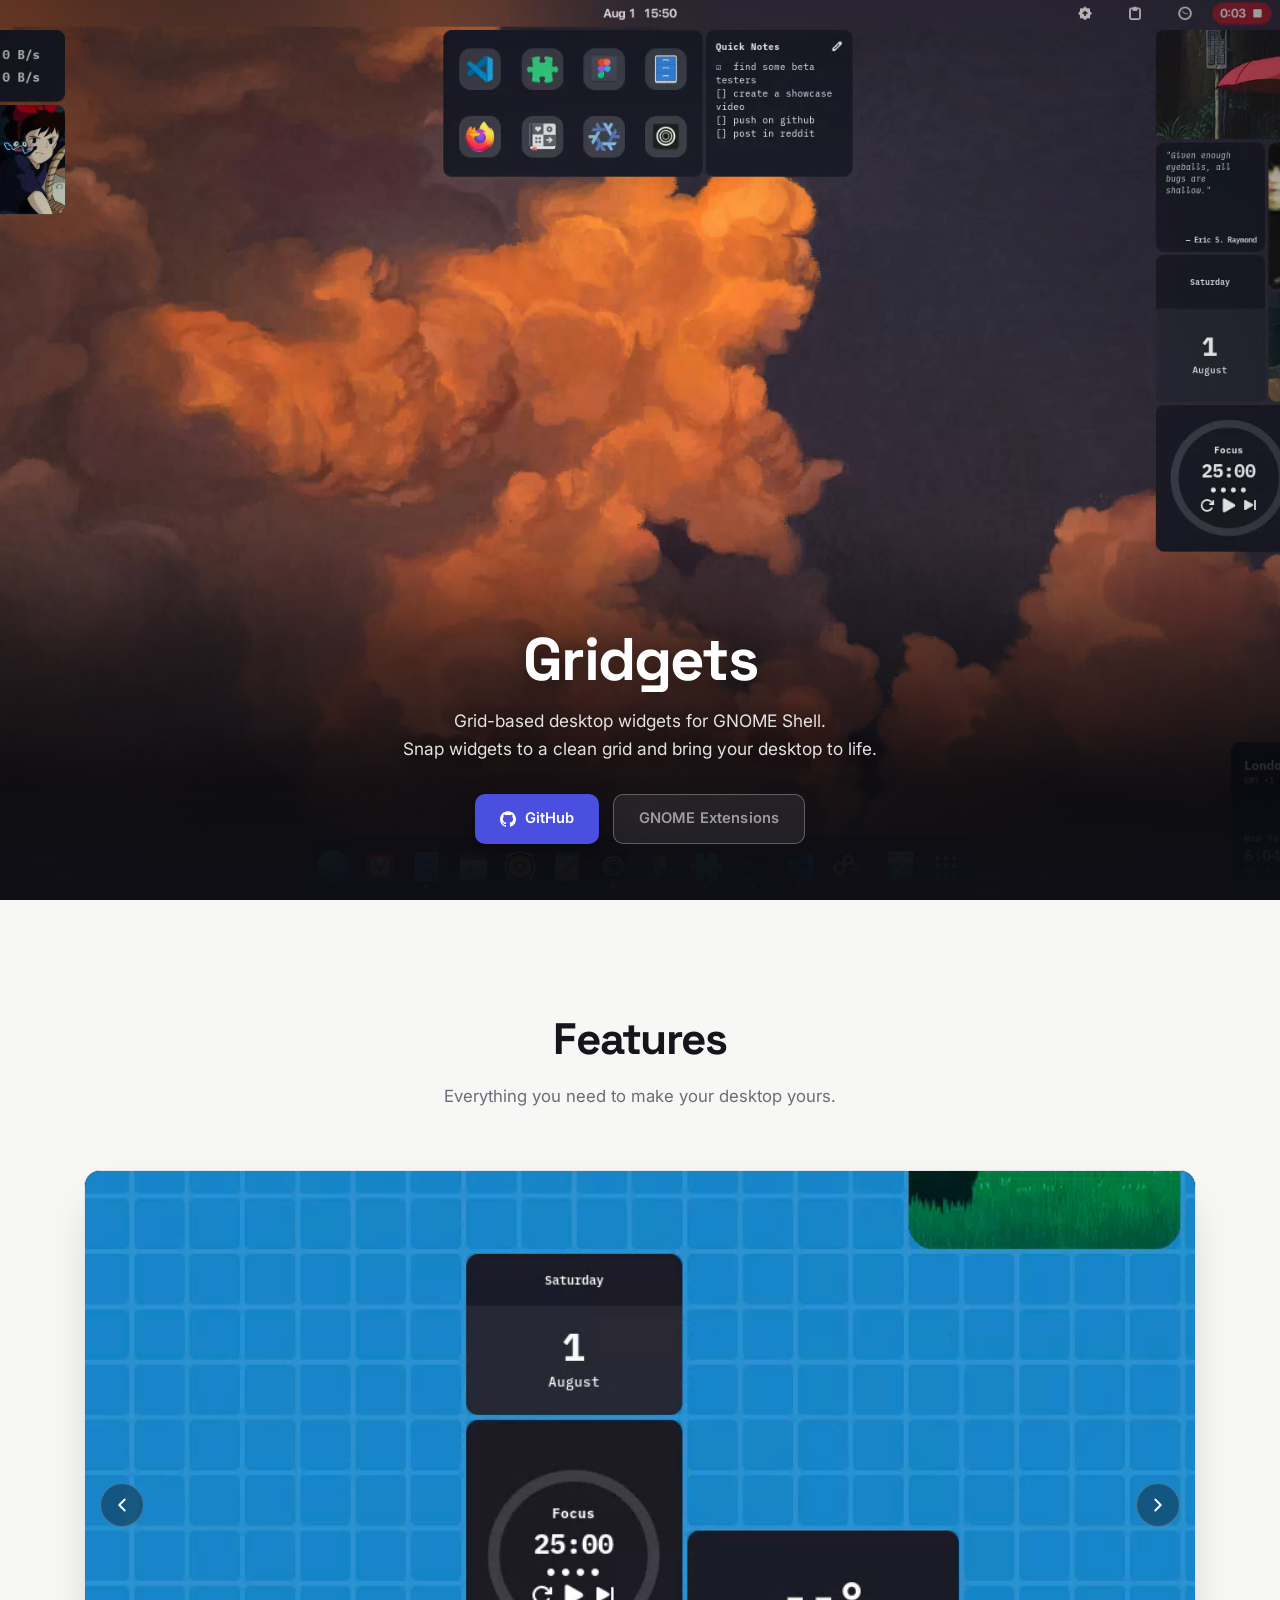
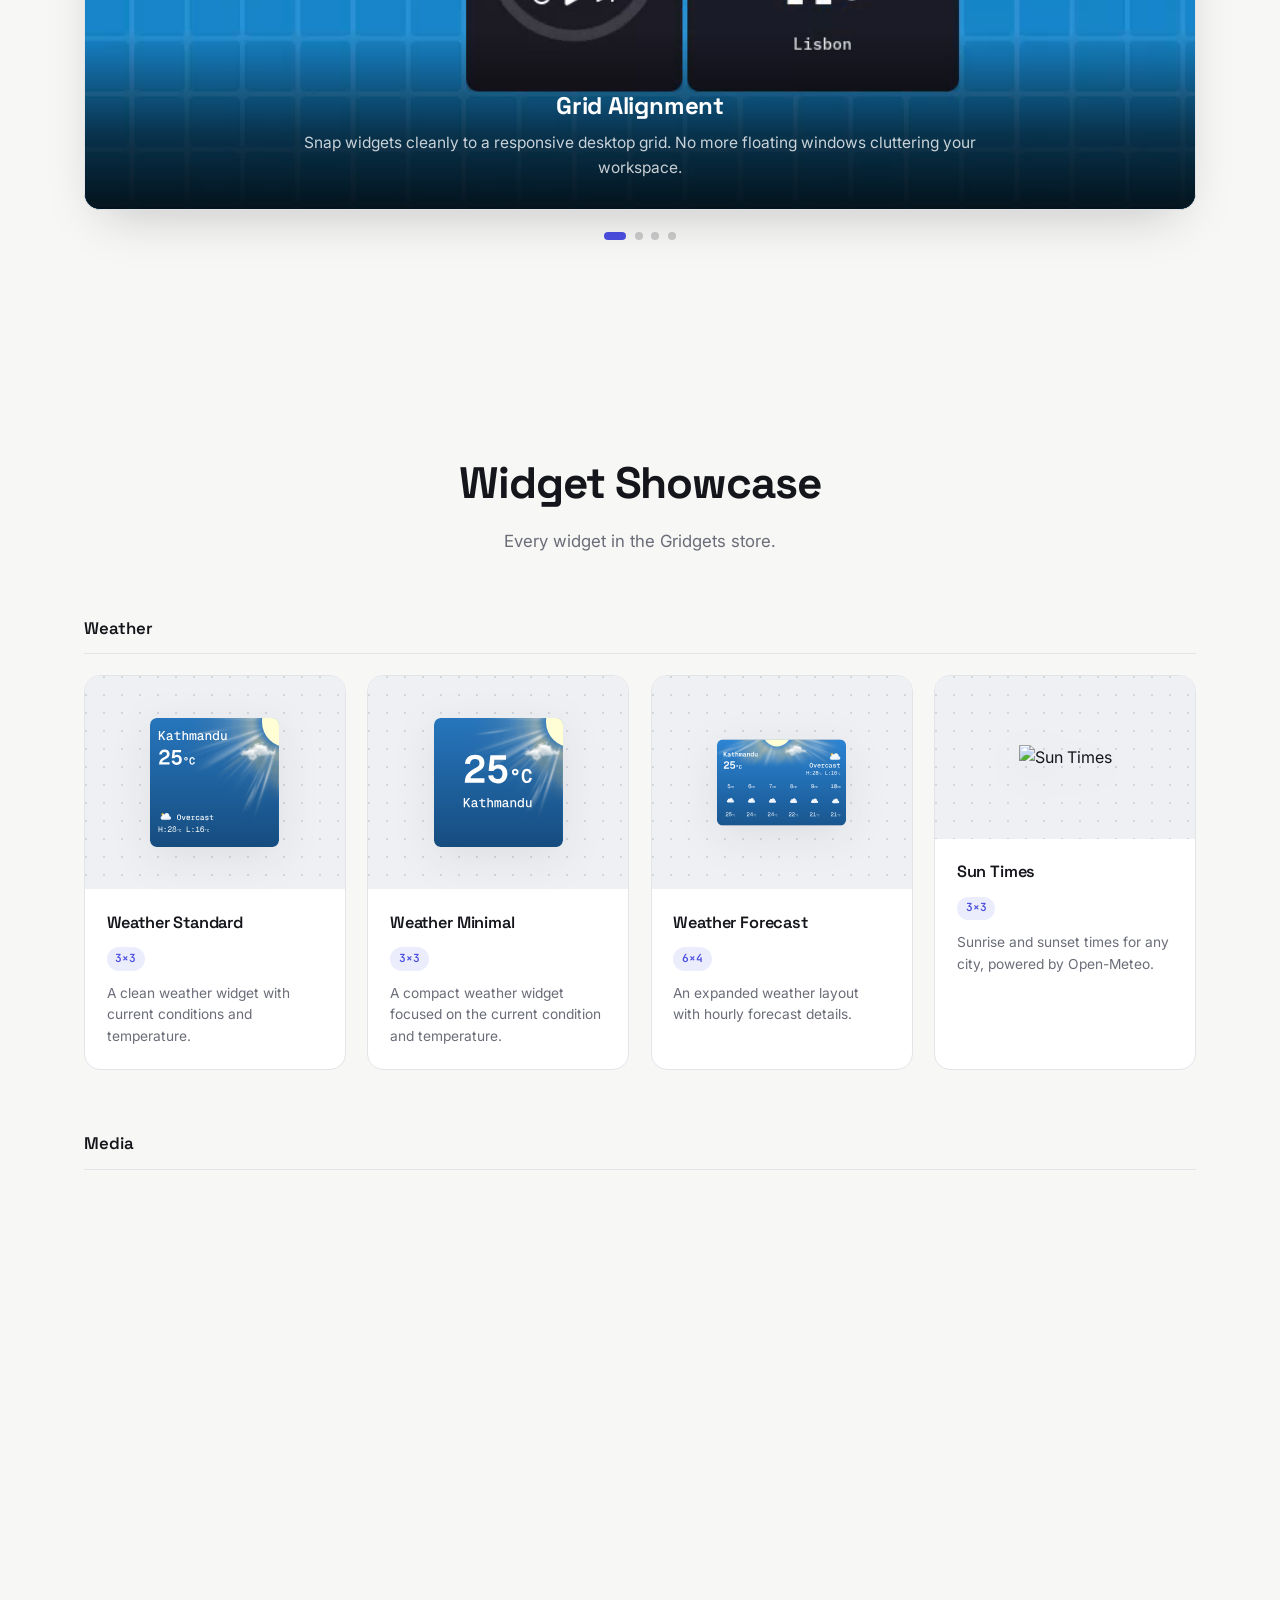
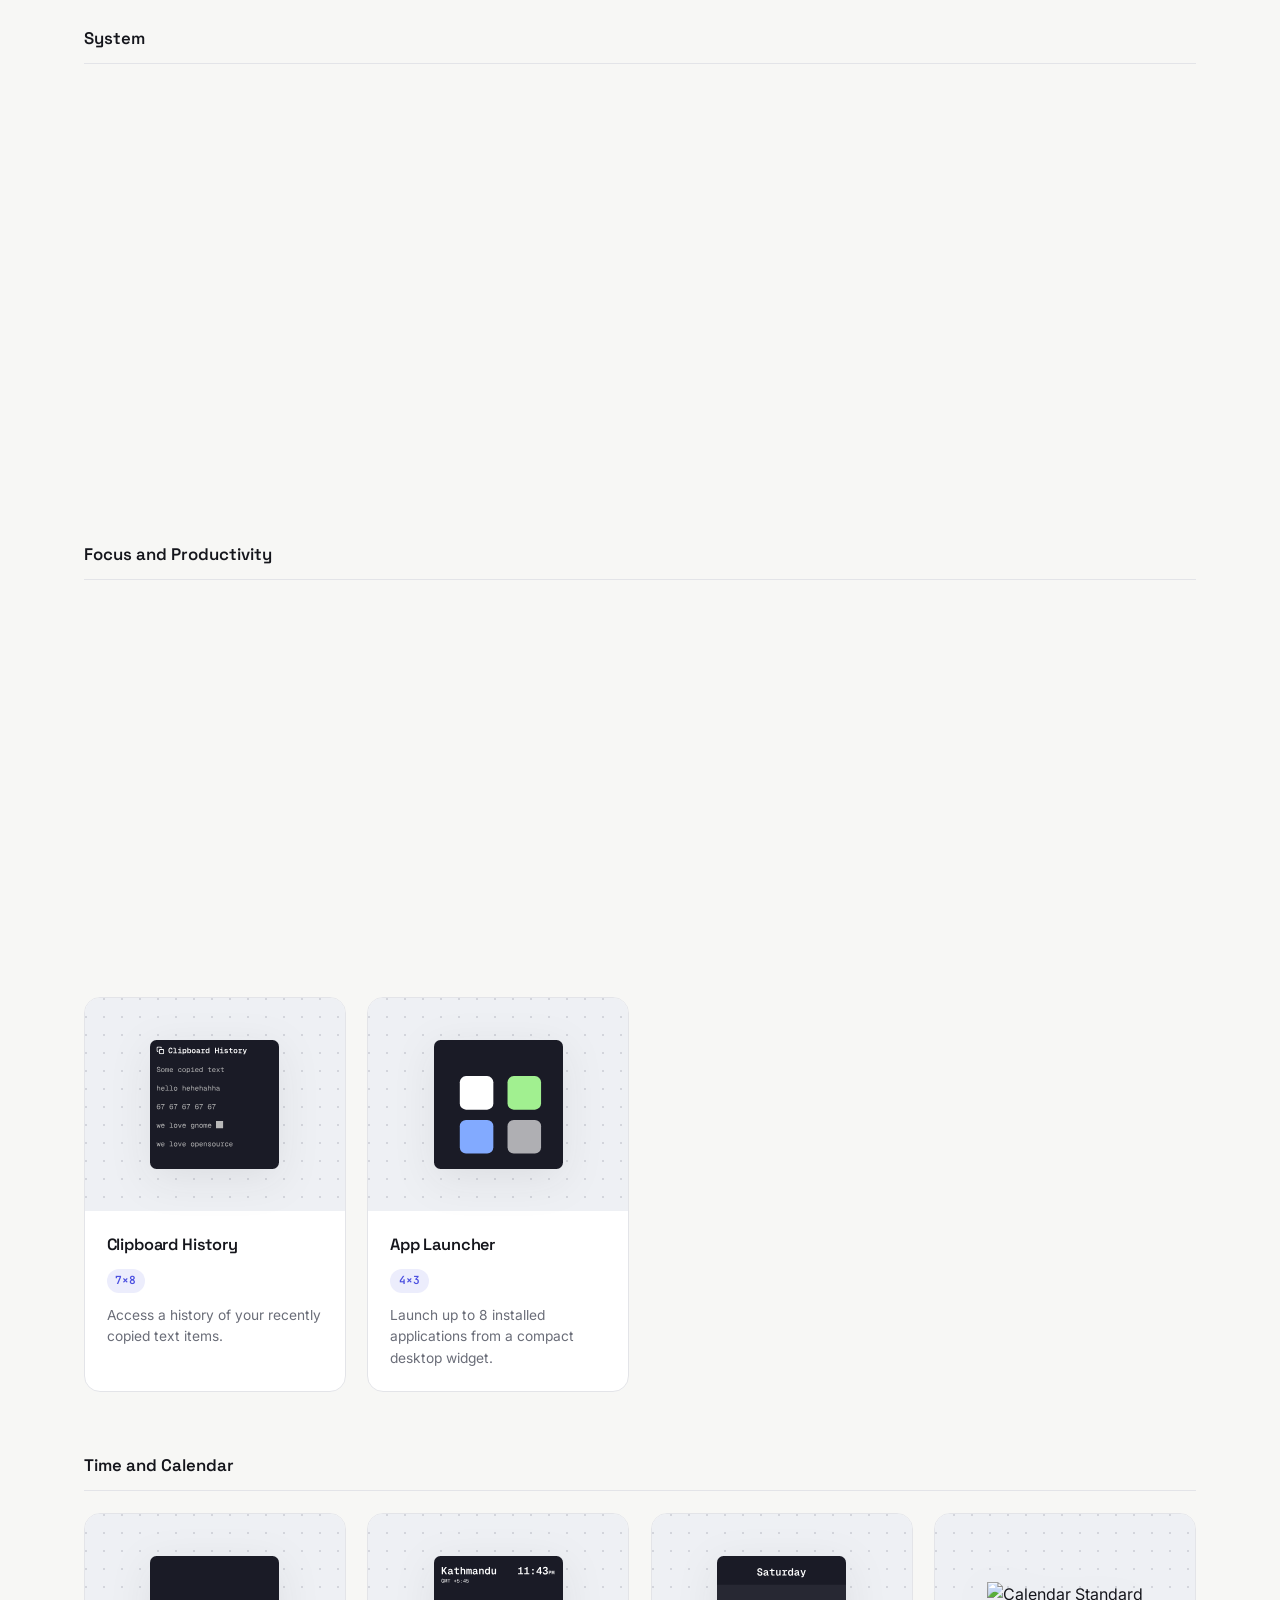
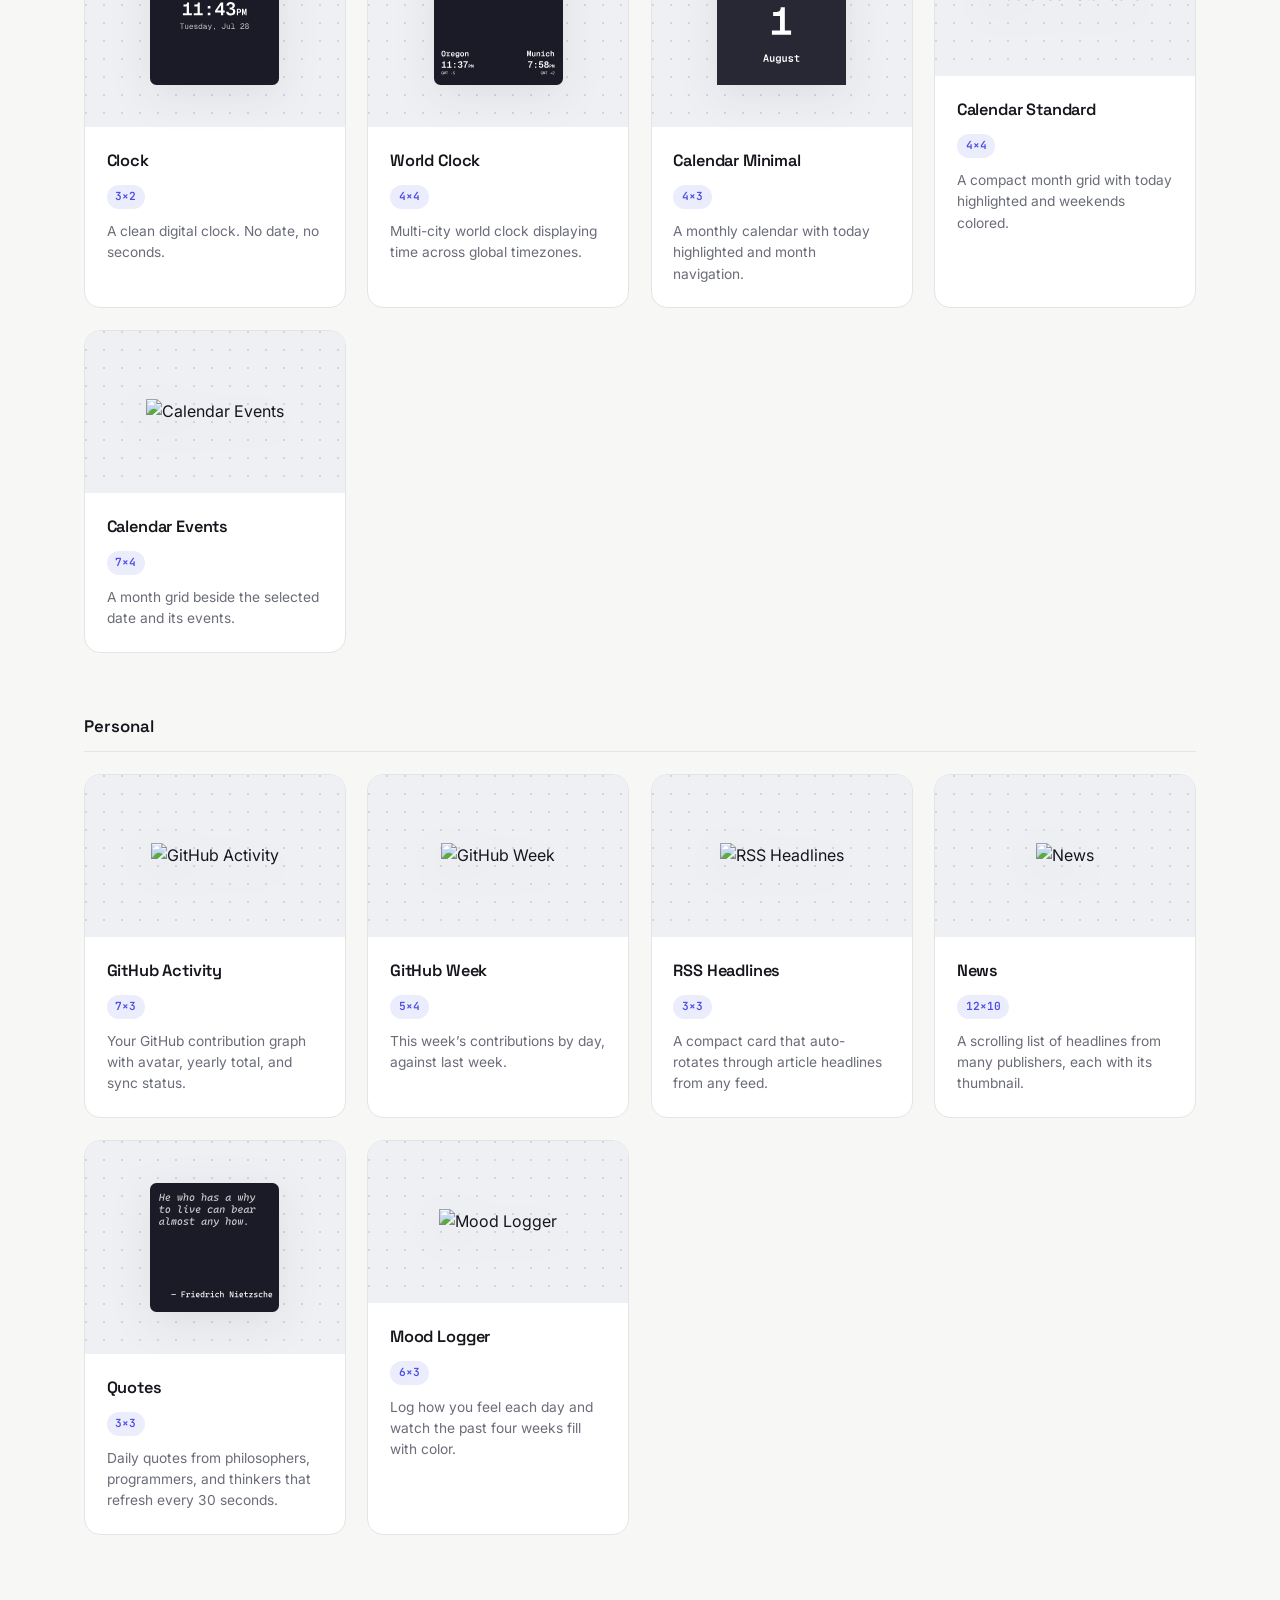
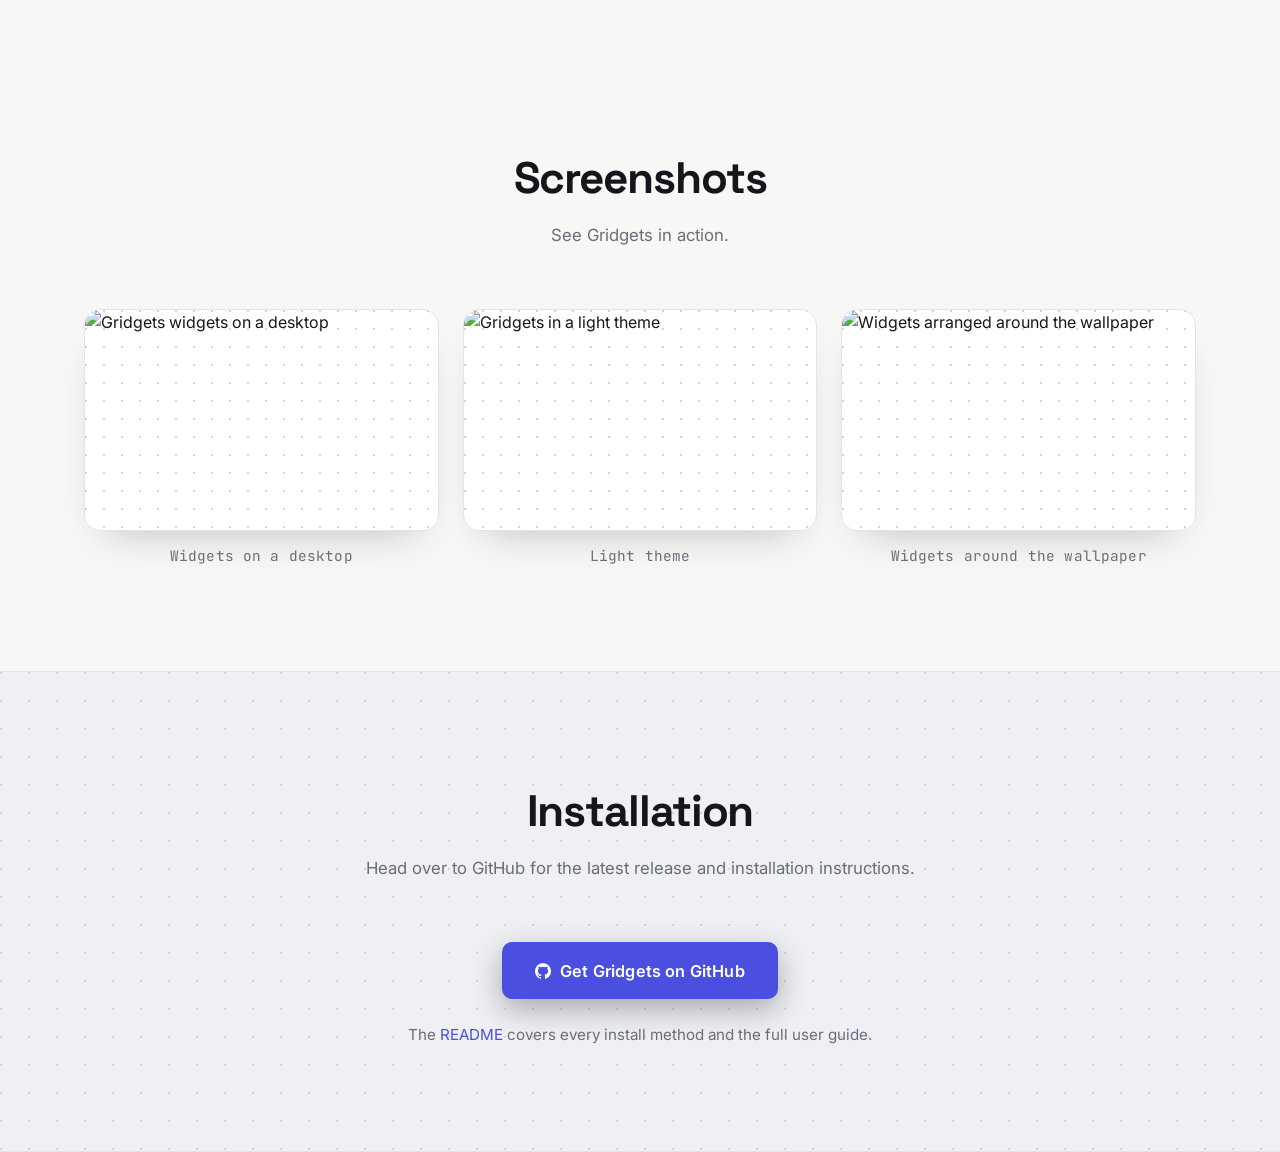
==== commit e74ec458: "Group the docs showcase by store category" ====
--- a/docs/index.html
+++ b/docs/index.html
@@ -115,14 +115,14 @@
       </div>
 
       <div class="showcase-category">
-        <h3>Weather Widgets</h3>
+        <h3>Weather</h3>
         <div class="widget-grid">
           <article class="widget-card">
             <div class="widget-card-media"><img src="assets/thumbnails/weathers/weather-standard.svg" alt="Weather Standard" loading="lazy" /></div>
             <div class="widget-card-body">
               <h4>Weather Standard</h4>
               <span class="grid-size">3×3</span>
-              <p>Current conditions, temperature, and high/low with dynamic day/night backgrounds.</p>
+              <p>A clean weather widget with current conditions and temperature.</p>
             </div>
           </article>
           <article class="widget-card">
@@ -130,7 +130,7 @@
             <div class="widget-card-body">
               <h4>Weather Minimal</h4>
               <span class="grid-size">3×3</span>
-              <p>Compact view with a large temperature and city name for a clean look.</p>
+              <p>A compact weather widget focused on the current condition and temperature.</p>
             </div>
           </article>
           <article class="widget-card">
@@ -138,21 +138,29 @@
             <div class="widget-card-body">
               <h4>Weather Forecast</h4>
               <span class="grid-size">6×4</span>
-              <p>Extended layout with a 6-hour hourly forecast alongside current conditions.</p>
-            </div>
-          </article>
-        </div>
-      </div>
-
-      <div class="showcase-category">
-        <h3>Music &amp; Audio Widgets</h3>
+              <p>An expanded weather layout with hourly forecast details.</p>
+            </div>
+          </article>
+          <article class="widget-card">
+            <div class="widget-card-media"><img src="assets/thumbnails/sun-times/sun-times.svg" alt="Sun Times" loading="lazy" /></div>
+            <div class="widget-card-body">
+              <h4>Sun Times</h4>
+              <span class="grid-size">3×3</span>
+              <p>Sunrise and sunset times for any city, powered by Open-Meteo.</p>
+            </div>
+          </article>
+        </div>
+      </div>
+
+      <div class="showcase-category">
+        <h3>Media</h3>
         <div class="widget-grid">
           <article class="widget-card">
             <div class="widget-card-media"><img src="assets/thumbnails/music/music-small.svg" alt="Music Player" loading="lazy" /></div>
             <div class="widget-card-body">
               <h4>Music Player</h4>
               <span class="grid-size">4×4</span>
-              <p>Square layout with album art and playback controls for MPRIS players.</p>
+              <p>Displays the currently playing media album art.</p>
             </div>
           </article>
           <article class="widget-card">
@@ -160,21 +168,129 @@
             <div class="widget-card-body">
               <h4>Music Player (Wide)</h4>
               <span class="grid-size">8×4</span>
-              <p>Two-panel layout with album art, track info, and playback controls.</p>
-            </div>
-          </article>
-        </div>
-      </div>
-
-      <div class="showcase-category">
-        <h3>Time &amp; Clock Widgets</h3>
-        <div class="widget-grid">
-          <article class="widget-card">
-            <div class="widget-card-media"><img src="assets/thumbnails/date-and-time/date-and-time.svg" alt="Time &amp; Date" loading="lazy" /></div>
-            <div class="widget-card-body">
-              <h4>Time &amp; Date</h4>
+              <p>Wide layout displaying album art and player controls.</p>
+            </div>
+          </article>
+          <article class="widget-card">
+            <div class="widget-card-media"><img src="assets/thumbnails/images/image-and-slideshow.svg" alt="Image / GIF" loading="lazy" /></div>
+            <div class="widget-card-body">
+              <h4>Image / GIF</h4>
+              <span class="grid-size">4×3</span>
+              <p>Display an image or animated GIF directly on your desktop.</p>
+            </div>
+          </article>
+          <article class="widget-card">
+            <div class="widget-card-media"><img src="assets/thumbnails/images/image-and-slideshow.svg" alt="Image Slideshow" loading="lazy" /></div>
+            <div class="widget-card-body">
+              <h4>Image Slideshow</h4>
+              <span class="grid-size">4×3</span>
+              <p>Cycle through images in a folder with crossfade transitions.</p>
+            </div>
+          </article>
+        </div>
+      </div>
+
+      <div class="showcase-category">
+        <h3>System</h3>
+        <div class="widget-grid">
+          <article class="widget-card">
+            <div class="widget-card-media"><img src="assets/thumbnails/system-utils/system-dashboard.svg" alt="System Dashboard" loading="lazy" /></div>
+            <div class="widget-card-body">
+              <h4>System Dashboard</h4>
+              <span class="grid-size">6×4</span>
+              <p>All-in-one dashboard: CPU and memory load, GPU, disk, network, battery, and uptime.</p>
+            </div>
+          </article>
+          <article class="widget-card">
+            <div class="widget-card-media"><img src="assets/thumbnails/system-utils/system-monitor.svg" alt="System Monitor" loading="lazy" /></div>
+            <div class="widget-card-body">
+              <h4>System Monitor</h4>
+              <span class="grid-size">4×2</span>
+              <p>Monitor your CPU and RAM resource usage in real time.</p>
+            </div>
+          </article>
+          <article class="widget-card">
+            <div class="widget-card-media"><img src="assets/thumbnails/system-utils/network-speed.svg" alt="Network Speed" loading="lazy" /></div>
+            <div class="widget-card-body">
+              <h4>Network Speed</h4>
               <span class="grid-size">3×2</span>
-              <p>Digital clock with the current date; supports 12h/24h formats.</p>
+              <p>A live tracker for upload and download speeds.</p>
+            </div>
+          </article>
+          <article class="widget-card">
+            <div class="widget-card-media"><img src="assets/thumbnails/system-utils/screen-time.svg" alt="Screen Time" loading="lazy" /></div>
+            <div class="widget-card-body">
+              <h4>Screen Time</h4>
+              <span class="grid-size">6×3</span>
+              <p>Track your desktop screen time at a glance.</p>
+            </div>
+          </article>
+        </div>
+      </div>
+
+      <div class="showcase-category">
+        <h3>Focus and Productivity</h3>
+        <div class="widget-grid">
+          <article class="widget-card">
+            <div class="widget-card-media"><img src="assets/thumbnails/pomodoro/pomodoro.svg" alt="Pomodoro Timer" loading="lazy" /></div>
+            <div class="widget-card-body">
+              <h4>Pomodoro Timer</h4>
+              <span class="grid-size">4×4</span>
+              <p>A focus timer with work and break cycles.</p>
+            </div>
+          </article>
+          <article class="widget-card">
+            <div class="widget-card-media"><img src="assets/thumbnails/pomodoro/pomodoro-focus.svg" alt="Pomodoro Focus" loading="lazy" /></div>
+            <div class="widget-card-body">
+              <h4>Pomodoro Focus</h4>
+              <span class="grid-size">4×2</span>
+              <p>Compact focus timer with mode switching, a circular gauge, and session tracking.</p>
+            </div>
+          </article>
+          <article class="widget-card">
+            <div class="widget-card-media"><img src="assets/thumbnails/tasks/tasks.svg" alt="Tasks" loading="lazy" /></div>
+            <div class="widget-card-body">
+              <h4>Tasks</h4>
+              <span class="grid-size">5×3</span>
+              <p>A todo list with a pending counter, checkable tasks, and quick add.</p>
+            </div>
+          </article>
+          <article class="widget-card">
+            <div class="widget-card-media"><img src="assets/thumbnails/quick-notes/quick-notes.svg" alt="Quick Notes" loading="lazy" /></div>
+            <div class="widget-card-body">
+              <h4>Quick Notes</h4>
+              <span class="grid-size">5×6</span>
+              <p>A markdown sticky note to quickly write down notes.</p>
+            </div>
+          </article>
+          <article class="widget-card">
+            <div class="widget-card-media"><img src="assets/thumbnails/clipboard/clipboard.svg" alt="Clipboard History" loading="lazy" /></div>
+            <div class="widget-card-body">
+              <h4>Clipboard History</h4>
+              <span class="grid-size">7×8</span>
+              <p>Access a history of your recently copied text items.</p>
+            </div>
+          </article>
+          <article class="widget-card">
+            <div class="widget-card-media"><img src="assets/thumbnails/apps/app-launcher.svg" alt="App Launcher" loading="lazy" /></div>
+            <div class="widget-card-body">
+              <h4>App Launcher</h4>
+              <span class="grid-size">4×3</span>
+              <p>Launch up to 8 installed applications from a compact desktop widget.</p>
+            </div>
+          </article>
+        </div>
+      </div>
+
+      <div class="showcase-category">
+        <h3>Time and Calendar</h3>
+        <div class="widget-grid">
+          <article class="widget-card">
+            <div class="widget-card-media"><img src="assets/thumbnails/date-and-time/date-and-time.svg" alt="Clock" loading="lazy" /></div>
+            <div class="widget-card-body">
+              <h4>Clock</h4>
+              <span class="grid-size">3×2</span>
+              <p>A clean digital clock. No date, no seconds.</p>
             </div>
           </article>
           <article class="widget-card">
@@ -182,91 +298,85 @@
             <div class="widget-card-body">
               <h4>World Clock</h4>
               <span class="grid-size">4×4</span>
-              <p>Multi-city clock with up to three timezones — one large primary, two secondary.</p>
-            </div>
-          </article>
-        </div>
-      </div>
-
-      <div class="showcase-category">
-        <h3>Media &amp; Photos Widgets</h3>
-        <div class="widget-grid">
-          <article class="widget-card">
-            <div class="widget-card-media"><img src="assets/thumbnails/images/image-and-slideshow.svg" alt="Image / GIF" loading="lazy" /></div>
-            <div class="widget-card-body">
-              <h4>Image / GIF</h4>
-              <span class="grid-size">2×2</span>
-              <p>Display a static image or animated GIF straight from your filesystem.</p>
-            </div>
-          </article>
-          <article class="widget-card">
-            <div class="widget-card-media"><img src="assets/thumbnails/images/image-and-slideshow.svg" alt="Image Slideshow" loading="lazy" /></div>
-            <div class="widget-card-body">
-              <h4>Image Slideshow</h4>
+              <p>Multi-city world clock displaying time across global timezones.</p>
+            </div>
+          </article>
+          <article class="widget-card">
+            <div class="widget-card-media"><img src="assets/thumbnails/calendar/calendar.svg" alt="Calendar Minimal" loading="lazy" /></div>
+            <div class="widget-card-body">
+              <h4>Calendar Minimal</h4>
+              <span class="grid-size">4×3</span>
+              <p>A monthly calendar with today highlighted and month navigation.</p>
+            </div>
+          </article>
+          <article class="widget-card">
+            <div class="widget-card-media"><img src="assets/thumbnails/calendar/month-calendar.svg" alt="Calendar Standard" loading="lazy" /></div>
+            <div class="widget-card-body">
+              <h4>Calendar Standard</h4>
               <span class="grid-size">4×4</span>
-              <p>Cycle through a folder of images with crossfade transitions.</p>
-            </div>
-          </article>
-        </div>
-      </div>
-
-      <div class="showcase-category">
-        <h3>System &amp; Utilities Widgets</h3>
-        <div class="widget-grid">
-          <article class="widget-card">
-            <div class="widget-card-media"><img src="assets/thumbnails/system-utils/system-dashboard.svg" alt="System Dashboard" loading="lazy" /></div>
-            <div class="widget-card-body">
-              <h4>System Dashboard</h4>
-              <span class="grid-size">4×4</span>
-              <p>All-in-one panel: CPU, temperature, RAM, tasks, and network speeds.</p>
-            </div>
-          </article>
-          <article class="widget-card">
-            <div class="widget-card-media"><img src="assets/thumbnails/pomodoro/pomodoro.svg" alt="Pomodoro Timer" loading="lazy" /></div>
-            <div class="widget-card-body">
-              <h4>Pomodoro Timer</h4>
-              <span class="grid-size">4×4</span>
-              <p>Focus timer with work/break cycles and a circular progress arc.</p>
-            </div>
-          </article>
-          <article class="widget-card">
-            <div class="widget-card-media"><img src="assets/thumbnails/system-utils/system-monitor.svg" alt="System Monitor" loading="lazy" /></div>
-            <div class="widget-card-body">
-              <h4>System Monitor</h4>
-              <span class="grid-size">4×2</span>
-              <p>CPU utilization and RAM usage as circular arc gauges.</p>
-            </div>
-          </article>
-          <article class="widget-card">
-            <div class="widget-card-media"><img src="assets/thumbnails/system-utils/network-speed.svg" alt="Network Speed" loading="lazy" /></div>
-            <div class="widget-card-body">
-              <h4>Network Speed</h4>
-              <span class="grid-size">3×2</span>
-              <p>Live upload and download speed tracking.</p>
-            </div>
-          </article>
-          <article class="widget-card">
-            <div class="widget-card-media"><img src="assets/thumbnails/quick-notes/quick-notes.svg" alt="Quick Notes" loading="lazy" /></div>
-            <div class="widget-card-body">
-              <h4>Quick Notes</h4>
-              <span class="grid-size">4×4</span>
-              <p>Markdown sticky note with formatting and auto-save on every keystroke.</p>
-            </div>
-          </article>
-          <article class="widget-card">
-            <div class="widget-card-media"><img src="assets/thumbnails/clipboard/clipboard.svg" alt="Clipboard History" loading="lazy" /></div>
-            <div class="widget-card-body">
-              <h4>Clipboard History</h4>
-              <span class="grid-size">4×4</span>
-              <p>Remembers your last 10 clipboard entries — click to recopy.</p>
-            </div>
-          </article>
-          <article class="widget-card">
-            <div class="widget-card-media"><img src="assets/thumbnails/commands/commands.svg" alt="Command Launcher" loading="lazy" /></div>
-            <div class="widget-card-body">
-              <h4>Command Launcher</h4>
-              <span class="grid-size">2×2</span>
-              <p>Desktop shortcut to run any bash command or script.</p>
+              <p>A compact month grid with today highlighted and weekends colored.</p>
+            </div>
+          </article>
+          <article class="widget-card">
+            <div class="widget-card-media"><img src="assets/thumbnails/calendar/month-calendar-events.svg" alt="Calendar Events" loading="lazy" /></div>
+            <div class="widget-card-body">
+              <h4>Calendar Events</h4>
+              <span class="grid-size">7×4</span>
+              <p>A month grid beside the selected date and its events.</p>
+            </div>
+          </article>
+        </div>
+      </div>
+
+      <div class="showcase-category">
+        <h3>Personal</h3>
+        <div class="widget-grid">
+          <article class="widget-card">
+            <div class="widget-card-media"><img src="assets/thumbnails/github/github.svg" alt="GitHub Activity" loading="lazy" /></div>
+            <div class="widget-card-body">
+              <h4>GitHub Activity</h4>
+              <span class="grid-size">7×3</span>
+              <p>Your GitHub contribution graph with avatar, yearly total, and sync status.</p>
+            </div>
+          </article>
+          <article class="widget-card">
+            <div class="widget-card-media"><img src="assets/thumbnails/github/github-week.svg" alt="GitHub Week" loading="lazy" /></div>
+            <div class="widget-card-body">
+              <h4>GitHub Week</h4>
+              <span class="grid-size">5×4</span>
+              <p>This week’s contributions by day, against last week.</p>
+            </div>
+          </article>
+          <article class="widget-card">
+            <div class="widget-card-media"><img src="assets/thumbnails/rss/rss-headlines.svg" alt="RSS Headlines" loading="lazy" /></div>
+            <div class="widget-card-body">
+              <h4>RSS Headlines</h4>
+              <span class="grid-size">3×3</span>
+              <p>A compact card that auto-rotates through article headlines from any feed.</p>
+            </div>
+          </article>
+          <article class="widget-card">
+            <div class="widget-card-media"><img src="assets/thumbnails/rss/news.svg" alt="News" loading="lazy" /></div>
+            <div class="widget-card-body">
+              <h4>News</h4>
+              <span class="grid-size">12×10</span>
+              <p>A scrolling list of headlines from many publishers, each with its thumbnail.</p>
+            </div>
+          </article>
+          <article class="widget-card">
+            <div class="widget-card-media"><img src="assets/thumbnails/quotes/quotes.svg" alt="Quotes" loading="lazy" /></div>
+            <div class="widget-card-body">
+              <h4>Quotes</h4>
+              <span class="grid-size">3×3</span>
+              <p>Daily quotes from philosophers, programmers, and thinkers that refresh every 30 seconds.</p>
+            </div>
+          </article>
+          <article class="widget-card">
+            <div class="widget-card-media"><img src="assets/thumbnails/quotes/mood-logger.svg" alt="Mood Logger" loading="lazy" /></div>
+            <div class="widget-card-body">
+              <h4>Mood Logger</h4>
+              <span class="grid-size">6×3</span>
+              <p>Log how you feel each day and watch the past four weeks fill with color.</p>
             </div>
           </article>
         </div>
@@ -282,15 +392,21 @@
       <div class="shots">
         <figure class="shot">
           <div class="shot-frame">
-            <img src="https://github.com/rebatnaath/gridgets/raw/main/assets/github/desktop.png" alt="Gridgets desktop layout" loading="lazy" />
-          </div>
-          <figcaption>Desktop grid layout</figcaption>
+            <img src="https://github.com/rebatnaath/gridgets/raw/main/github/showcase1.png" alt="Gridgets widgets on a desktop" loading="lazy" />
+          </div>
+          <figcaption>Widgets on a desktop</figcaption>
         </figure>
         <figure class="shot">
           <div class="shot-frame">
-            <img src="https://github.com/rebatnaath/gridgets/raw/main/assets/github/screenshot.png" alt="Gridgets preferences UI" loading="lazy" />
-          </div>
-          <figcaption>Widget preferences UI</figcaption>
+            <img src="https://github.com/rebatnaath/gridgets/raw/main/github/showcase2.png" alt="Gridgets in a light theme" loading="lazy" />
+          </div>
+          <figcaption>Light theme</figcaption>
+        </figure>
+        <figure class="shot">
+          <div class="shot-frame">
+            <img src="https://github.com/rebatnaath/gridgets/raw/main/github/showcase3.png" alt="Widgets arranged around the wallpaper" loading="lazy" />
+          </div>
+          <figcaption>Widgets around the wallpaper</figcaption>
         </figure>
       </div>
     </section>
--- a/docs/style.css
+++ b/docs/style.css
@@ -375,8 +375,20 @@
 
 .widget-grid {
   display: grid;
-  grid-template-columns: repeat(auto-fit, minmax(220px, 1fr));
+  grid-template-columns: repeat(4, minmax(0, 1fr));
   gap: 1.35rem;
+}
+
+@media (max-width: 1024px) {
+  .widget-grid {
+    grid-template-columns: repeat(3, minmax(0, 1fr));
+  }
+}
+
+@media (max-width: 760px) {
+  .widget-grid {
+    grid-template-columns: repeat(2, minmax(0, 1fr));
+  }
 }
 
 .widget-card {
